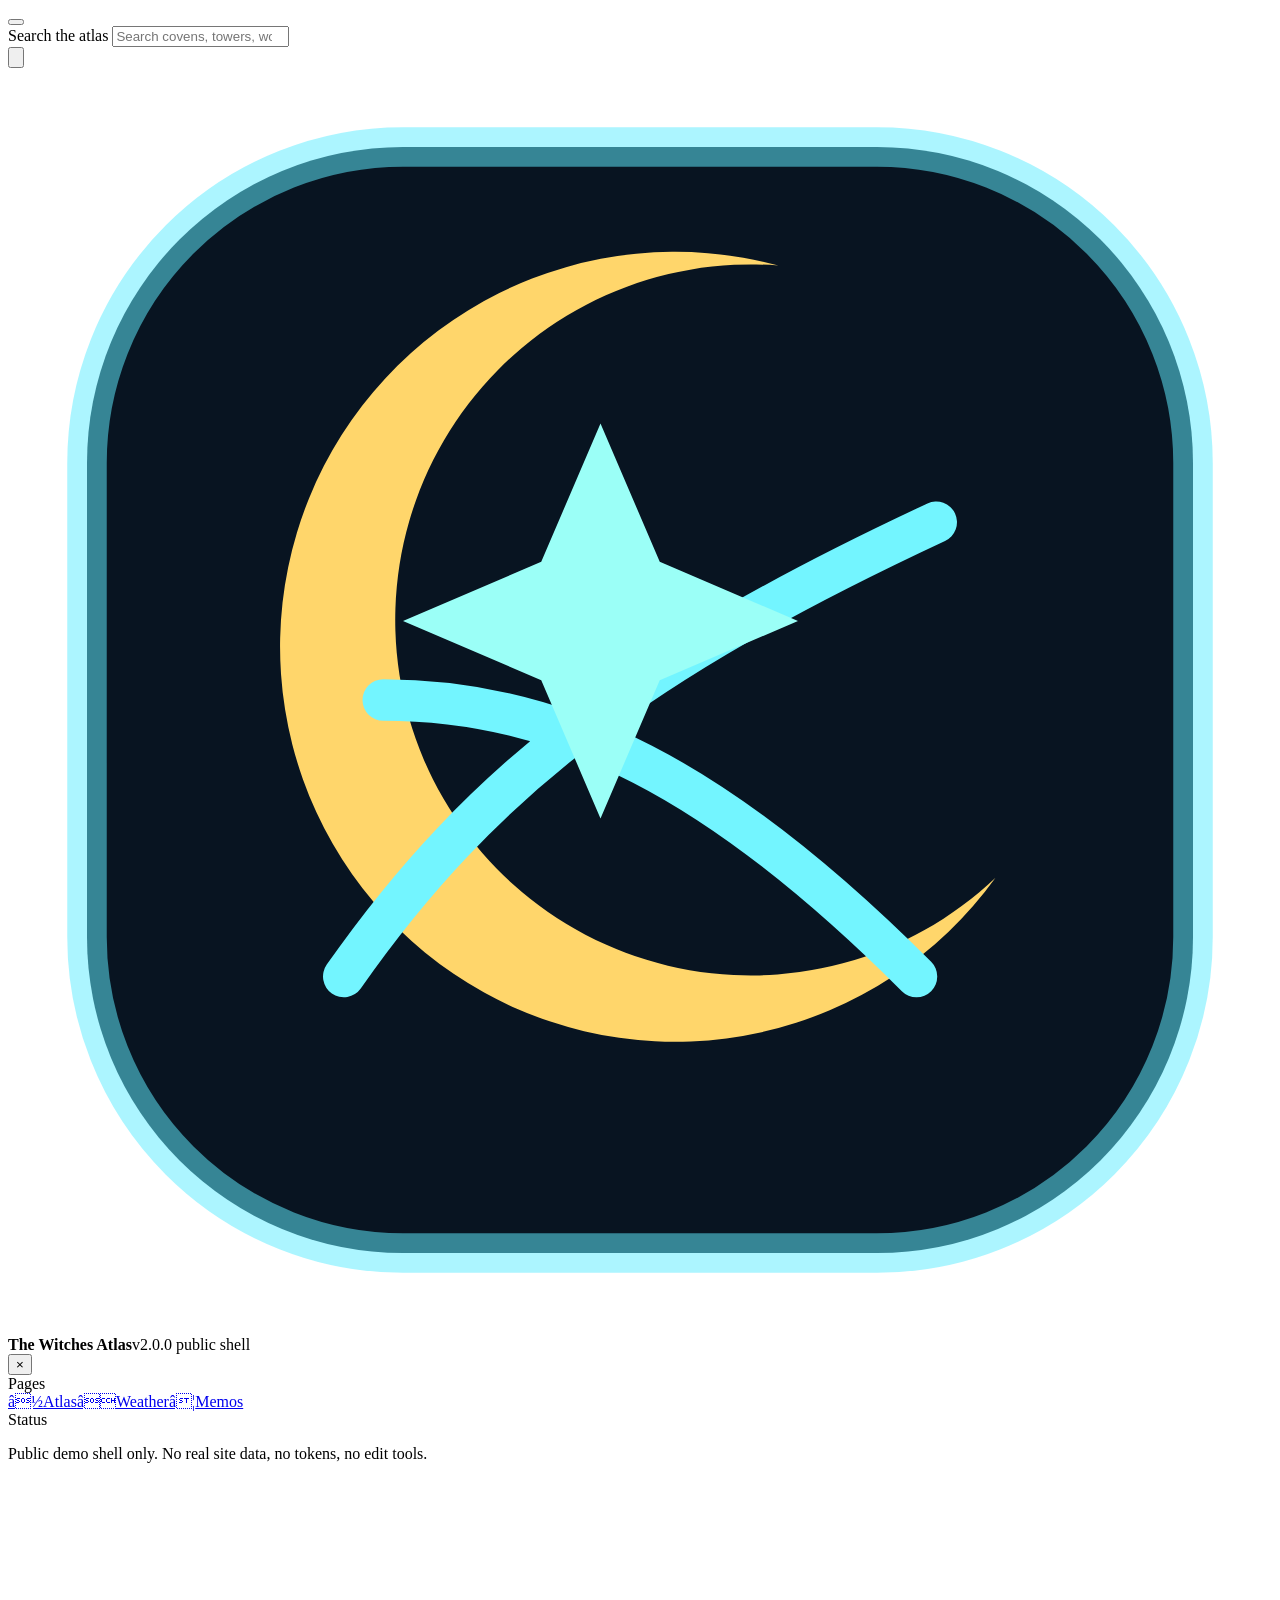
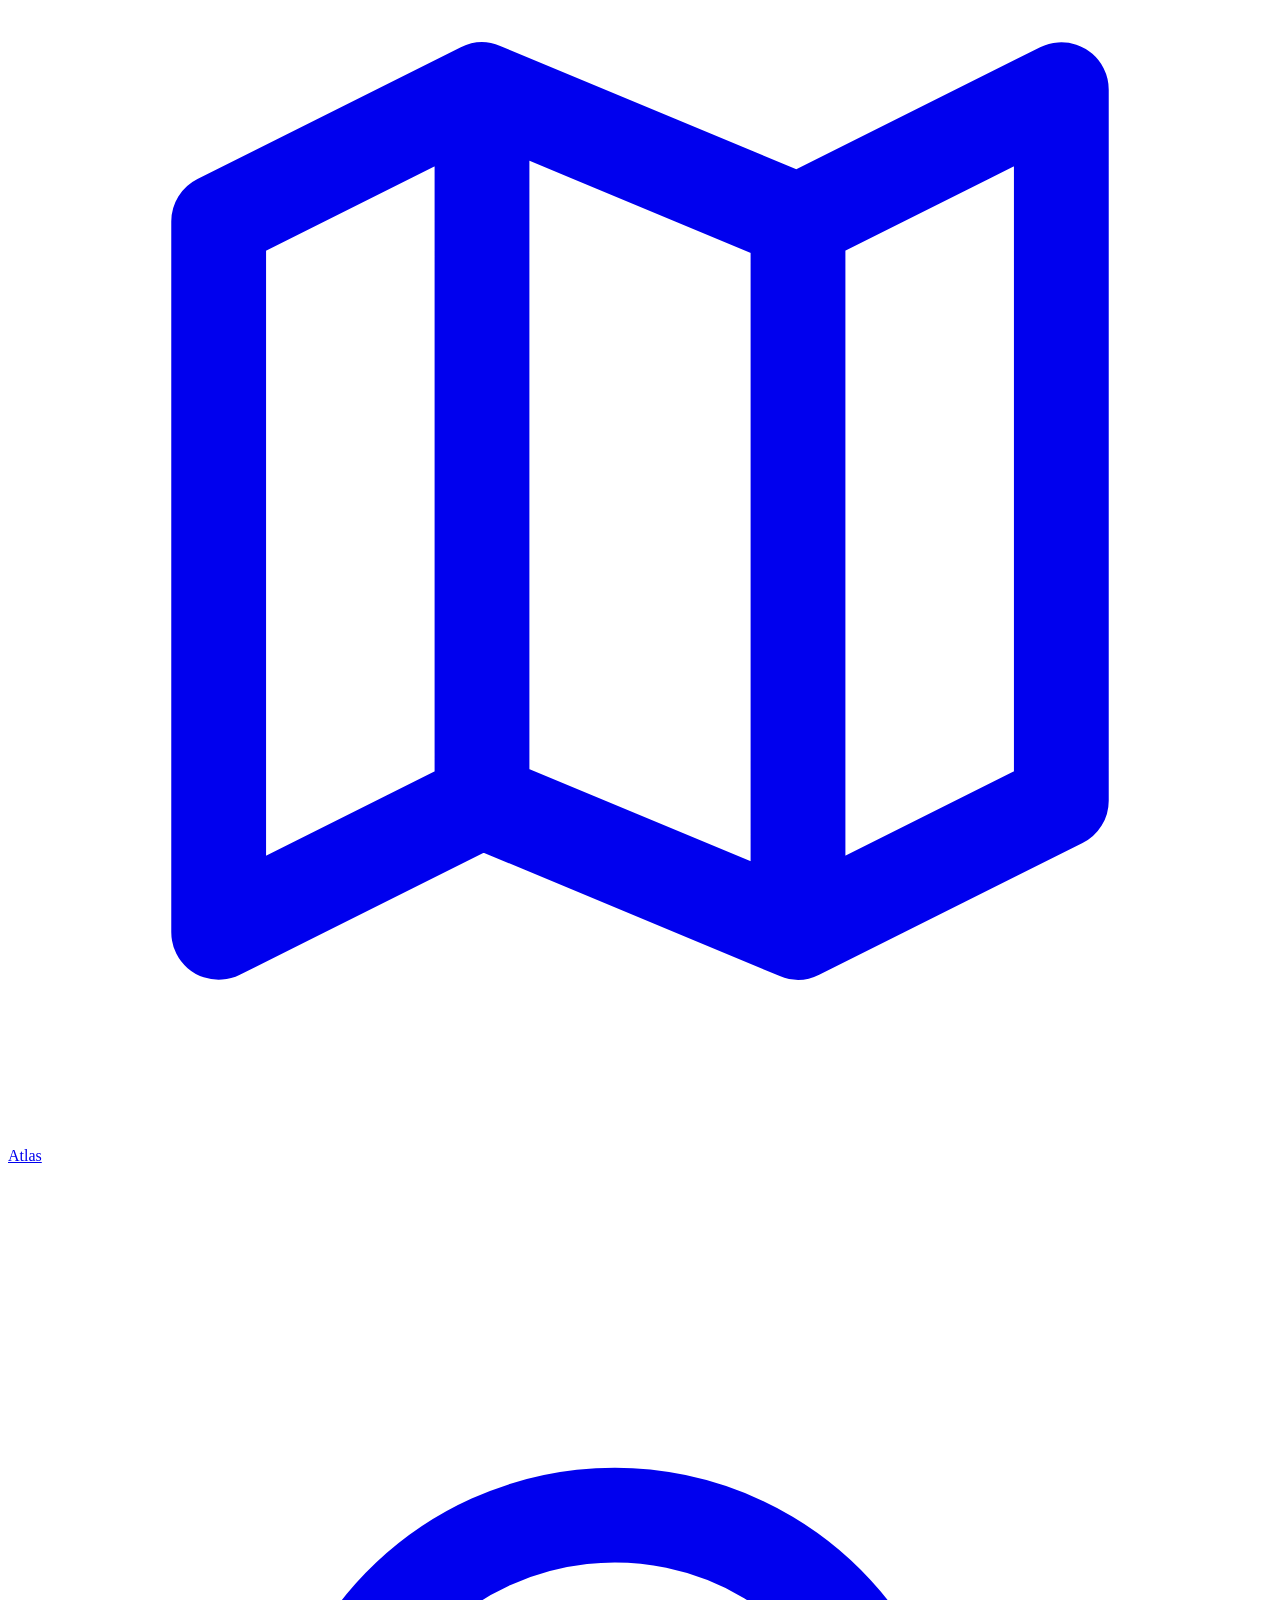
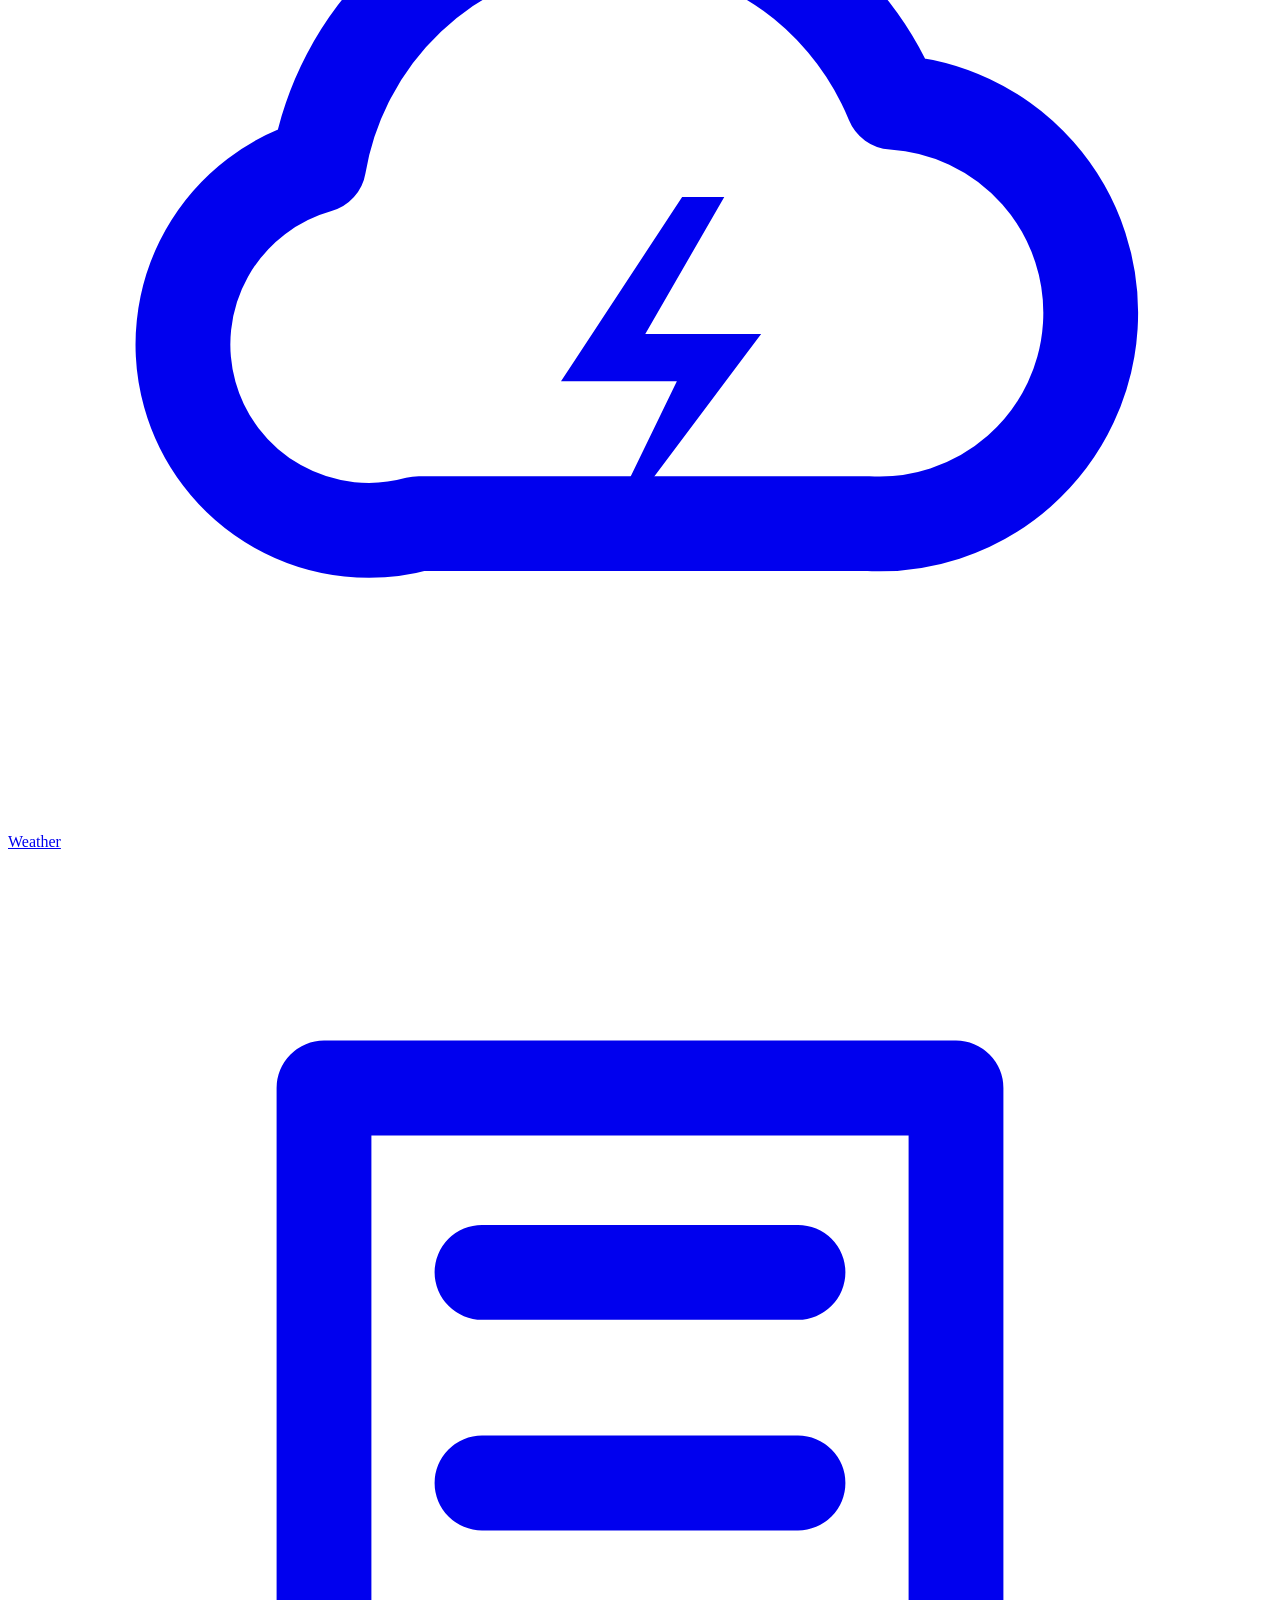
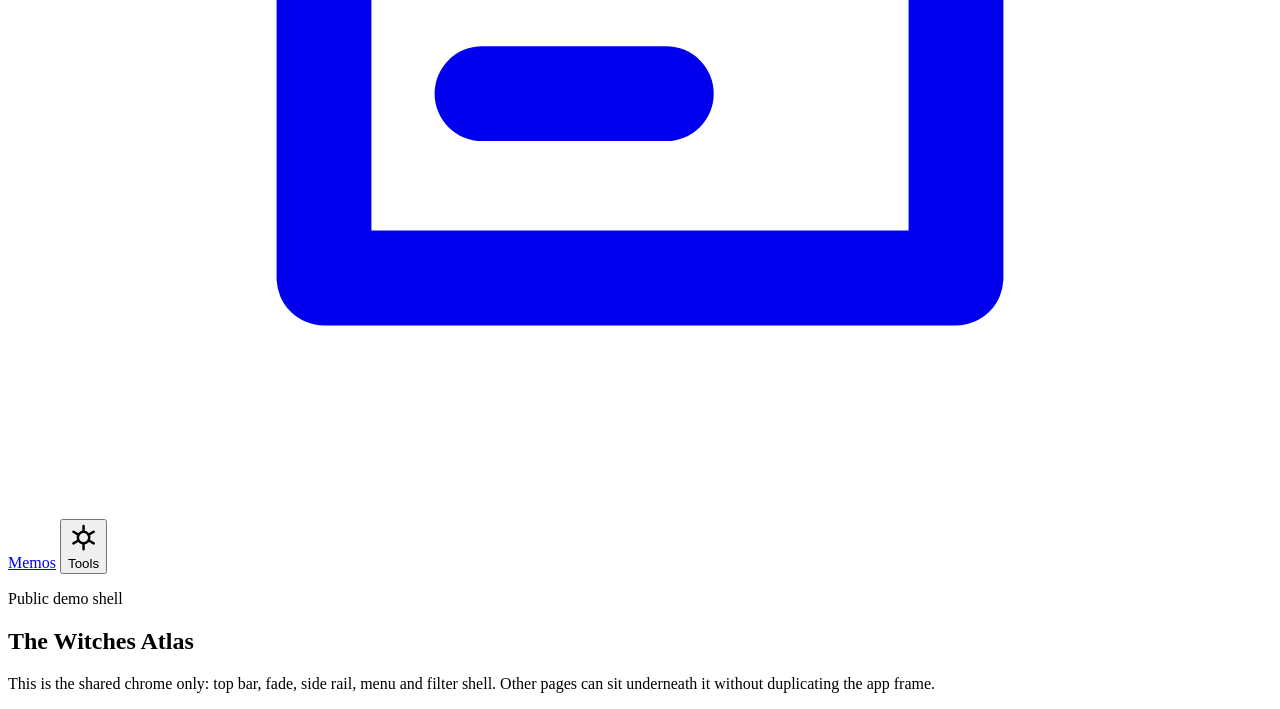
==== index.html @ 355b52dc "Create index.html" ====
<!doctype html>
<html lang="en">
<head>
  <meta charset="utf-8">
  <meta name="viewport" content="width=device-width, initial-scale=1, viewport-fit=cover">
  <meta name="theme-color" content="#07111f">
  <title>The Witches Atlas v2.0.0</title>
  <link rel="stylesheet" href="./shell.css?v=2.0.0">
</head>
<body>
  <div class="top-bar-fade" aria-hidden="true"></div>

  <header class="top-bar" aria-label="App header">
    <button id="menuButton" class="menu-button" type="button" aria-label="Open menu" aria-expanded="false" aria-controls="sideMenu"><span></span><span></span><span></span></button>
    <div class="search-wrap">
      <label class="sr-only" for="siteSearchInput">Search the atlas</label>
      <input id="siteSearchInput" class="site-search-input" type="search" placeholder="Search covens, towers, woods..." autocomplete="off">
    </div>
    <button id="filterButton" class="top-button filter-button" type="button" aria-label="Open filters" aria-expanded="false" aria-controls="filterMenu">
      <svg viewBox="0 0 24 24" aria-hidden="true"><path d="M4 6h16l-6.2 7.1v4.4l-3.6 1.8v-6.2L4 6Z" fill="none" stroke="currentColor" stroke-width="2" stroke-linejoin="round"/></svg>
    </button>
  </header>

  <aside id="sideMenu" class="side-menu" aria-hidden="true">
    <div class="menu-header">
      <div class="menu-brand">
        <div class="menu-logo" aria-hidden="true">
          <svg viewBox="0 0 64 64"><rect x="4" y="4" width="56" height="56" rx="16" fill="#081421" stroke="#60ebff" stroke-opacity=".52" stroke-width="2"/><path d="M39 10a18 18 0 1 0 11 31A20 20 0 1 1 39 10Z" fill="#ffd66b"/><path d="M17 46c7-10 15-16 30-23M19 32c9 0 17 4 27 14" fill="none" stroke="#73f5ff" stroke-width="2.1" stroke-linecap="round"/><path d="M30 18 33 25 40 28 33 31 30 38 27 31 20 28 27 25Z" fill="#9bfff7"/></svg>
        </div>
        <div class="menu-brand-text"><strong>The Witches Atlas</strong><span>v2.0.0 public shell</span></div>
      </div>
      <button id="menuCloseButton" class="menu-close-button" type="button" aria-label="Close menu">&times;</button>
    </div>
    <section class="menu-section"><div class="menu-section-title">Pages</div><a class="menu-list-item active" href="./index.html"><span class="menu-item-icon">â½</span><span>Atlas</span></a><a class="menu-list-item" href="./weather.html"><span class="menu-item-icon">â</span><span>Weather</span></a><a class="menu-list-item" href="./memos.html"><span class="menu-item-icon">â¦</span><span>Memos</span></a></section>
    <section class="menu-section"><div class="menu-section-title">Status</div><p class="menu-note">Public demo shell only. No real site data, no tokens, no edit tools.</p></section>
  </aside>
  <div id="menuOverlay" class="menu-overlay" hidden></div>

  <nav class="side-rail" aria-label="Primary navigation">
    <a class="rail-button active" href="./index.html" aria-label="Atlas"><svg class="rail-icon" viewBox="0 0 24 24" aria-hidden="true"><path d="M4 6.5 9 4l6 2.5L20 4v13.5L15 20l-6-2.5L4 20V6.5Zm5-1.3v12.2m6-10.9v12.3" fill="none" stroke="currentColor" stroke-width="1.8" stroke-linecap="round" stroke-linejoin="round"/></svg><span class="rail-label">Atlas</span></a>
    <a class="rail-button" href="./weather.html" aria-label="Weather"><svg class="rail-icon" viewBox="0 0 24 24" aria-hidden="true"><path d="M7.8 18.2h8.5a4 4 0 0 0 .5-8 5.7 5.7 0 0 0-10.9 1.2 3.5 3.5 0 0 0 1.9 6.8Z" fill="none" stroke="currentColor" stroke-width="1.8" stroke-linecap="round" stroke-linejoin="round"/><path d="m12.8 12-2.3 3.5h2.2L11 19l3.3-4.4h-2.2L13.6 12Z" fill="currentColor"/></svg><span class="rail-label">Weather</span></a>
    <a class="rail-button" href="./memos.html" aria-label="Memos"><svg class="rail-icon" viewBox="0 0 24 24" aria-hidden="true"><path d="M6 4.5h12v15H6z" fill="none" stroke="currentColor" stroke-width="1.8" stroke-linejoin="round"/><path d="M9 8h6M9 12h6M9 16h3.5" fill="none" stroke="currentColor" stroke-width="1.8" stroke-linecap="round"/></svg><span class="rail-label">Memos</span></a>
    <button id="toolsButton" class="rail-button" type="button" aria-label="Tools" aria-expanded="false" aria-controls="railToolsMenu"><svg class="rail-icon" viewBox="0 0 24 24" aria-hidden="true"><path d="M12 3v4M12 17v4M4.2 7.5l3.4 2M16.4 14.5l3.4 2M4.2 16.5l3.4-2M16.4 9.5l3.4-2" fill="none" stroke="currentColor" stroke-width="1.9" stroke-linecap="round"/><circle cx="12" cy="12" r="4.4" fill="none" stroke="currentColor" stroke-width="1.9"/></svg><span class="rail-label">Tools</span></button>
  </nav>
  <div id="railToolsMenu" class="rail-tools-menu" hidden><button class="rail-tool-button" type="button">Add charm</button><button class="rail-tool-button" type="button">Show all realms</button><button class="rail-tool-button" type="button">Reload atlas</button></div>
  <div id="filterMenu" class="top-filter-menu" hidden><div class="top-filter-header"><strong>Filters</strong><span>Demo realms only</span></div><button class="top-filter-action" type="button">Moonfall</button><button class="top-filter-action" type="button">Thornwick</button><button class="top-filter-action" type="button">Frostmere</button></div>

  <main class="page-stage"><section class="demo-card"><p class="eyebrow">Public demo shell</p><h1>The Witches Atlas</h1><p>This is the shared chrome only: top bar, fade, side rail, menu and filter shell. Other pages can sit underneath it without duplicating the app frame.</p></section></main>
  <script src="./shell.js?v=2.0.0" defer></script>
</body>
</html>
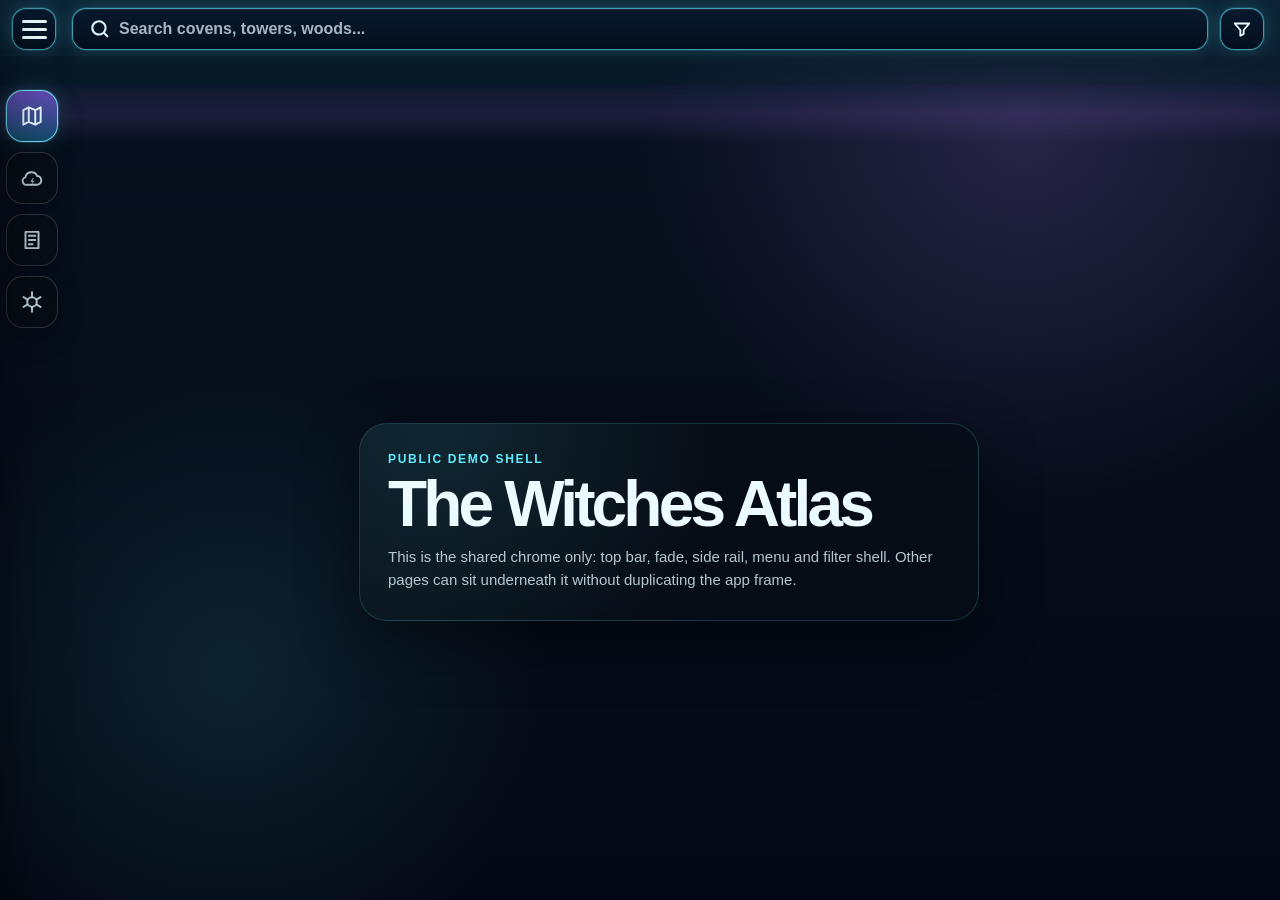
==== commit 024d0ea3: "Update index.html" ====
--- a/index.html
+++ b/index.html
@@ -4,8 +4,8 @@
   <meta charset="utf-8">
   <meta name="viewport" content="width=device-width, initial-scale=1, viewport-fit=cover">
   <meta name="theme-color" content="#07111f">
-  <title>The Witches Atlas v2.0.0</title>
-  <link rel="stylesheet" href="./shell.css?v=2.0.0">
+  <title>The Witches Atlas v1.0.0</title>
+  <link rel="stylesheet" href="./shell.css?v=1.0.0">
 </head>
 <body>
   <div class="top-bar-fade" aria-hidden="true"></div>
@@ -27,7 +27,7 @@
         <div class="menu-logo" aria-hidden="true">
           <svg viewBox="0 0 64 64"><rect x="4" y="4" width="56" height="56" rx="16" fill="#081421" stroke="#60ebff" stroke-opacity=".52" stroke-width="2"/><path d="M39 10a18 18 0 1 0 11 31A20 20 0 1 1 39 10Z" fill="#ffd66b"/><path d="M17 46c7-10 15-16 30-23M19 32c9 0 17 4 27 14" fill="none" stroke="#73f5ff" stroke-width="2.1" stroke-linecap="round"/><path d="M30 18 33 25 40 28 33 31 30 38 27 31 20 28 27 25Z" fill="#9bfff7"/></svg>
         </div>
-        <div class="menu-brand-text"><strong>The Witches Atlas</strong><span>v2.0.0 public shell</span></div>
+        <div class="menu-brand-text"><strong>The Witches Atlas</strong><span>v1.0.0 public shell</span></div>
       </div>
       <button id="menuCloseButton" class="menu-close-button" type="button" aria-label="Close menu">&times;</button>
     </div>
@@ -46,6 +46,6 @@
   <div id="filterMenu" class="top-filter-menu" hidden><div class="top-filter-header"><strong>Filters</strong><span>Demo realms only</span></div><button class="top-filter-action" type="button">Moonfall</button><button class="top-filter-action" type="button">Thornwick</button><button class="top-filter-action" type="button">Frostmere</button></div>
 
   <main class="page-stage"><section class="demo-card"><p class="eyebrow">Public demo shell</p><h1>The Witches Atlas</h1><p>This is the shared chrome only: top bar, fade, side rail, menu and filter shell. Other pages can sit underneath it without duplicating the app frame.</p></section></main>
-  <script src="./shell.js?v=2.0.0" defer></script>
+  <script src="./shell.js?v=1.0.0" defer></script>
 </body>
 </html>
--- a/shell.css
+++ b/shell.css
@@ -0,0 +1,7 @@
+/* The Witches Atlas shell.css v1.0.0 - shared chrome only */
+:root{--safe-top:env(safe-area-inset-top,0px);--safe-bottom:env(safe-area-inset-bottom,0px);--top-bar-height:56px;--rail-width:58px;--bg:#030914;--bg-panel:rgba(8,13,22,.965);--text-main:#ecfbff;--text-muted:rgba(215,235,247,.72);--text-soft:rgba(215,235,247,.84);--accent:#60ebff;--border-soft:rgba(255,255,255,.12);--shadow-heavy:0 20px 60px rgba(0,0,0,.48);--control-border:rgba(96,235,255,.62);--control-bg-top:rgba(9,24,45,.94);--control-bg-bottom:rgba(4,14,28,.92);--control-glow:0 0 0 1px rgba(96,235,255,.12),0 0 18px rgba(96,235,255,.22),0 8px 20px rgba(0,0,0,.18);--top-fade-height:90px;--top-ribbon-height:30px}*{box-sizing:border-box}html,body{width:100%;min-height:100%;margin:0;background:var(--bg);color:var(--text-main);font-family:-apple-system,BlinkMacSystemFont,"SF Pro Display","SF Pro Text",Inter,Segoe UI,sans-serif}button,input{font:inherit}button,a{-webkit-tap-highlight-color:transparent}button{cursor:pointer}.sr-only{position:absolute!important;width:1px!important;height:1px!important;margin:-1px!important;padding:0!important;overflow:hidden!important;clip:rect(0 0 0 0)!important;clip-path:inset(50%)!important;border:0!important;white-space:nowrap!important}body{min-height:100dvh;overflow-x:hidden;background:radial-gradient(circle at 80% 14%,rgba(185,134,255,.18),transparent 24rem),radial-gradient(circle at 18% 75%,rgba(96,235,255,.10),transparent 20rem),linear-gradient(180deg,#07111f 0%,#030914 100%)}
+.top-bar{position:fixed;z-index:5000;top:0;left:0;right:0;height:calc(var(--top-bar-height) + var(--safe-top));display:grid;grid-template-columns:48px minmax(0,1fr) 48px;align-items:center;gap:12px;padding:calc(8px + var(--safe-top)) 12px 8px;background:linear-gradient(180deg,rgba(11,35,53,1) 0%,rgba(11,35,53,1) 54%,rgba(11,35,53,.70) 100%);border-bottom:0;box-shadow:0 10px 26px rgba(0,0,0,.16);backdrop-filter:blur(14px);-webkit-backdrop-filter:blur(14px)}.top-bar-fade{position:fixed;z-index:300;top:calc(var(--top-bar-height) + var(--safe-top) - 2px);left:0;right:0;height:var(--top-fade-height);pointer-events:none;overflow:hidden}.top-bar-fade:before,.top-bar-fade:after{content:"";position:absolute;left:0;right:0;pointer-events:none}.top-bar-fade:before{top:0;height:var(--top-ribbon-height);background:linear-gradient(180deg,rgba(11,35,53,.70),rgba(11,35,53,.46));box-shadow:inset 0 1px 0 rgba(255,255,255,.08),0 16px 28px rgba(116,82,174,.08);backdrop-filter:blur(1.5px);-webkit-backdrop-filter:blur(1.5px)}.top-bar-fade:after{top:var(--top-ribbon-height);bottom:0;background:linear-gradient(180deg,rgba(11,35,53,.42) 0%,rgba(116,82,174,.20) 52%,rgba(7,11,18,0) 100%)}
+.menu-button,.site-search-input,.top-button{height:42px;min-height:42px;border:1px solid var(--control-border);border-radius:14px;color:var(--text-main);background:linear-gradient(180deg,var(--control-bg-top),var(--control-bg-bottom));box-shadow:inset 0 1px 0 rgba(255,255,255,.08),var(--control-glow);backdrop-filter:blur(10px);-webkit-backdrop-filter:blur(10px)}.menu-button,.top-button{width:44px;min-width:44px;display:grid;place-items:center;padding:0}.menu-button{display:inline-flex;flex-direction:column;justify-content:center;gap:5px}.menu-button span{width:25px;height:3px;border-radius:999px;background:currentColor}.top-button svg{width:22px;height:22px;display:block}.search-wrap{min-width:0}.site-search-input{width:100%;padding:0 16px 0 46px;outline:0;-webkit-appearance:none;appearance:none;background-image:url("data:image/svg+xml,%3Csvg viewBox='0 0 24 24' xmlns='http://www.w3.org/2000/svg'%3E%3Cpath d='M10.8 18a7.2 7.2 0 1 1 5.09-12.29A7.2 7.2 0 0 1 10.8 18Zm5.1-2.1 4.1 4.1' fill='none' stroke='%23d9f6ff' stroke-width='2.2' stroke-linecap='round'/%3E%3C/svg%3E"),linear-gradient(180deg,var(--control-bg-top),var(--control-bg-bottom));background-repeat:no-repeat,no-repeat;background-size:22px 22px,100% 100%;background-position:16px center,center;font-size:16px;font-weight:650}.site-search-input::placeholder{color:rgba(215,235,247,.76);opacity:1}
+.menu-overlay{position:fixed;z-index:6990;inset:0;background:rgba(0,0,0,.42)}.menu-overlay[hidden]{display:none}.side-menu{position:fixed;z-index:7000;top:0;left:0;bottom:0;width:min(340px,88vw);display:flex;flex-direction:column;gap:14px;overflow:auto;transform:translateX(-100%);transition:transform .22s ease;border-right:1px solid var(--border-soft);background:var(--bg-panel);box-shadow:var(--shadow-heavy);padding:calc(14px + var(--safe-top)) 14px calc(18px + var(--safe-bottom));backdrop-filter:blur(20px);-webkit-backdrop-filter:blur(20px)}.side-menu.is-open{transform:translateX(0)}.menu-header,.menu-brand{display:flex;align-items:center}.menu-header{justify-content:space-between;gap:12px}.menu-brand{gap:12px;min-width:0}.menu-logo{width:48px;height:48px;flex:0 0 48px}.menu-logo svg{width:100%;height:100%;display:block}.menu-brand-text{display:grid;gap:2px;min-width:0}.menu-brand-text strong{font-size:18px;font-weight:900;letter-spacing:-.02em}.menu-brand-text span,.menu-note{color:var(--text-muted);font-size:12px;font-weight:700}.menu-close-button{width:38px;height:38px;border:1px solid rgba(255,255,255,.12);border-radius:14px;color:var(--text-main);background:rgba(255,255,255,.06);font-size:24px}.menu-section{display:grid;gap:8px;border:1px solid rgba(255,255,255,.10);border-radius:18px;background:rgba(255,255,255,.04);padding:14px}.menu-section-title{color:var(--text-muted);font-size:12px;font-weight:900;letter-spacing:.14em;text-transform:uppercase}.menu-list-item{min-height:40px;display:flex;align-items:center;gap:10px;border:1px solid transparent;border-radius:14px;color:var(--text-main);background:rgba(255,255,255,.04);padding:8px 12px;text-align:left;font-weight:800;text-decoration:none}.menu-list-item.active,.menu-list-item:hover{border-color:rgba(96,235,255,.32);background:rgba(68,215,255,.12)}.menu-item-icon{width:20px;text-align:center;color:var(--accent)}.menu-note{margin:0;color:var(--text-soft);line-height:1.45}
+.side-rail{position:fixed;z-index:450;top:calc(var(--top-bar-height) + var(--safe-top) + 34px);left:0;bottom:0;width:var(--rail-width);display:flex;flex-direction:column;gap:10px;padding:0 6px calc(10px + var(--safe-bottom));pointer-events:none}.rail-button{position:relative;width:52px;height:52px;display:grid;place-items:center;pointer-events:auto;border:1px solid rgba(255,255,255,.16);border-radius:17px;color:var(--text-soft);background:rgba(8,13,22,.86);box-shadow:0 10px 26px rgba(0,0,0,.22);padding:0;text-decoration:none;backdrop-filter:blur(10px);-webkit-backdrop-filter:blur(10px)}.rail-button.active,.rail-button:hover,.rail-button[aria-expanded="true"]{border-color:rgba(120,239,255,.92);color:var(--text-main);background:linear-gradient(180deg,rgba(121,89,218,.78),rgba(18,88,120,.82));box-shadow:0 0 0 1px rgba(96,235,255,.16),0 0 20px rgba(96,235,255,.20),0 12px 28px rgba(0,0,0,.28)}.rail-icon{width:26px;height:26px;display:block}.rail-label{display:none}.rail-tools-menu{position:fixed;z-index:560;left:calc(var(--rail-width) + 12px);top:calc(var(--top-bar-height) + var(--safe-top) + 36px);width:min(220px,calc(100vw - var(--rail-width) - 16px));display:grid;gap:7px;border:1px solid rgba(96,235,255,.24);border-radius:18px;padding:8px;background:rgba(8,13,22,.97);box-shadow:var(--shadow-heavy);backdrop-filter:blur(18px);-webkit-backdrop-filter:blur(18px)}.rail-tools-menu[hidden]{display:none}.rail-tool-button,.top-filter-action{min-height:40px;border:1px solid rgba(255,255,255,.12);border-radius:14px;color:var(--text-main);background:rgba(255,255,255,.045);padding:9px 11px;text-align:left;font-size:12px;font-weight:850}.top-filter-menu{position:fixed;z-index:5200;top:calc(var(--top-bar-height) + var(--safe-top) + 34px);right:8px;width:min(252px,calc(100vw - 16px));display:grid;gap:8px;border:1px solid rgba(96,235,255,.24);border-radius:20px;color:var(--text-main);background:radial-gradient(circle at 100% 0%,rgba(185,134,255,.18),transparent 12rem),rgba(8,13,22,.97);box-shadow:var(--shadow-heavy);padding:10px;backdrop-filter:blur(18px);-webkit-backdrop-filter:blur(18px)}.top-filter-menu[hidden]{display:none}.top-filter-header{display:grid;gap:2px;padding:6px 4px 4px}.top-filter-header strong{font-size:13px;font-weight:900;letter-spacing:.06em;text-transform:uppercase}.top-filter-header span{color:var(--text-muted);font-size:12px;font-weight:650}
+.page-stage{min-height:100dvh;display:grid;place-items:center;padding:calc(var(--top-bar-height) + var(--safe-top) + 120px) 18px 32px calc(var(--rail-width) + 18px)}.demo-card{width:min(620px,100%);border:1px solid rgba(96,235,255,.18);border-radius:28px;background:radial-gradient(circle at 12% 0%,rgba(96,235,255,.12),transparent 18rem),rgba(8,13,22,.72);box-shadow:var(--shadow-heavy);padding:28px;backdrop-filter:blur(18px);-webkit-backdrop-filter:blur(18px)}.eyebrow{margin:0 0 8px;color:var(--accent);font-size:12px;font-weight:900;letter-spacing:.14em;text-transform:uppercase}.demo-card h1{margin:0 0 10px;font-size:clamp(34px,9vw,64px);line-height:.95;letter-spacing:-.06em}.demo-card p:last-child{margin:0;color:var(--text-soft);font-size:15px;line-height:1.55}@media (max-width:720px){.top-filter-menu{right:6px;width:min(238px,calc(100vw - 68px))}.demo-card{padding:22px}}
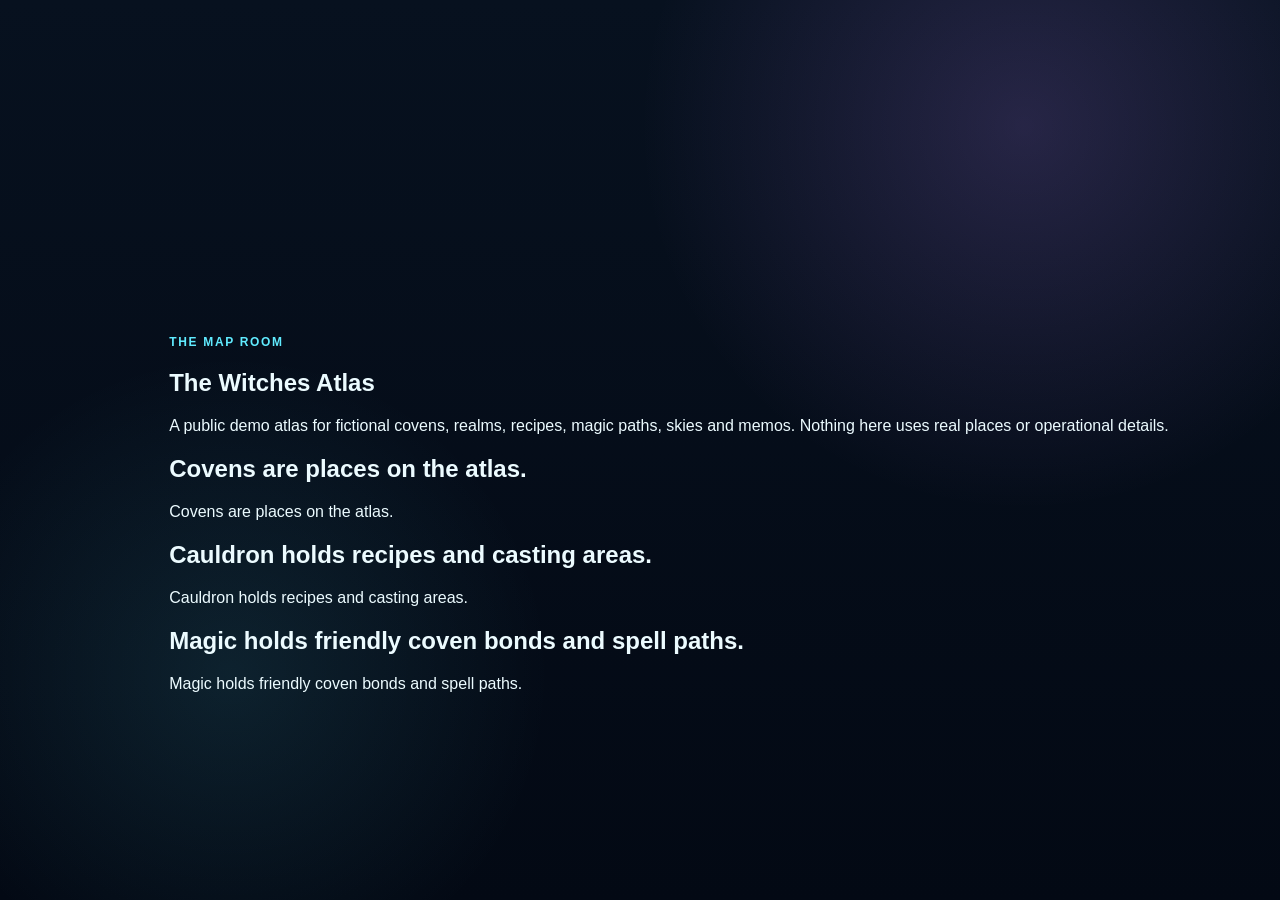
==== commit f5ae7942: "Update index.html" ====
--- a/index.html
+++ b/index.html
@@ -4,48 +4,26 @@
   <meta charset="utf-8">
   <meta name="viewport" content="width=device-width, initial-scale=1, viewport-fit=cover">
   <meta name="theme-color" content="#07111f">
-  <title>The Witches Atlas v1.0.0</title>
-  <link rel="stylesheet" href="./shell.css?v=1.0.0">
+  <title>The Witches Atlas | Atlas</title>
+  <link rel="stylesheet" href="./shell.css?v=1.1.0">
 </head>
-<body>
-  <div class="top-bar-fade" aria-hidden="true"></div>
+<body data-page="atlas">
+  <div id="appShell"></div>
 
-  <header class="top-bar" aria-label="App header">
-    <button id="menuButton" class="menu-button" type="button" aria-label="Open menu" aria-expanded="false" aria-controls="sideMenu"><span></span><span></span><span></span></button>
-    <div class="search-wrap">
-      <label class="sr-only" for="siteSearchInput">Search the atlas</label>
-      <input id="siteSearchInput" class="site-search-input" type="search" placeholder="Search covens, towers, woods..." autocomplete="off">
-    </div>
-    <button id="filterButton" class="top-button filter-button" type="button" aria-label="Open filters" aria-expanded="false" aria-controls="filterMenu">
-      <svg viewBox="0 0 24 24" aria-hidden="true"><path d="M4 6h16l-6.2 7.1v4.4l-3.6 1.8v-6.2L4 6Z" fill="none" stroke="currentColor" stroke-width="2" stroke-linejoin="round"/></svg>
-    </button>
-  </header>
+  <main class="page-stage">
+    <section class="card">
+      <p class="eyebrow">The map room</p>
+      <h1>The Witches Atlas</h1>
+      <p>A public demo atlas for fictional covens, realms, recipes, magic paths, skies and memos. Nothing here uses real places or operational details.</p>
 
-  <aside id="sideMenu" class="side-menu" aria-hidden="true">
-    <div class="menu-header">
-      <div class="menu-brand">
-        <div class="menu-logo" aria-hidden="true">
-          <svg viewBox="0 0 64 64"><rect x="4" y="4" width="56" height="56" rx="16" fill="#081421" stroke="#60ebff" stroke-opacity=".52" stroke-width="2"/><path d="M39 10a18 18 0 1 0 11 31A20 20 0 1 1 39 10Z" fill="#ffd66b"/><path d="M17 46c7-10 15-16 30-23M19 32c9 0 17 4 27 14" fill="none" stroke="#73f5ff" stroke-width="2.1" stroke-linecap="round"/><path d="M30 18 33 25 40 28 33 31 30 38 27 31 20 28 27 25Z" fill="#9bfff7"/></svg>
-        </div>
-        <div class="menu-brand-text"><strong>The Witches Atlas</strong><span>v1.0.0 public shell</span></div>
+      <div class="grid">
+        <article class="tile"><h2>Covens are places on the atlas.</h2><p>Covens are places on the atlas.</p></article>
+        <article class="tile"><h2>Cauldron holds recipes and casting areas.</h2><p>Cauldron holds recipes and casting areas.</p></article>
+        <article class="tile"><h2>Magic holds friendly coven bonds and spell paths.</h2><p>Magic holds friendly coven bonds and spell paths.</p></article>
       </div>
-      <button id="menuCloseButton" class="menu-close-button" type="button" aria-label="Close menu">&times;</button>
-    </div>
-    <section class="menu-section"><div class="menu-section-title">Pages</div><a class="menu-list-item active" href="./index.html"><span class="menu-item-icon">â½</span><span>Atlas</span></a><a class="menu-list-item" href="./weather.html"><span class="menu-item-icon">â</span><span>Weather</span></a><a class="menu-list-item" href="./memos.html"><span class="menu-item-icon">â¦</span><span>Memos</span></a></section>
-    <section class="menu-section"><div class="menu-section-title">Status</div><p class="menu-note">Public demo shell only. No real site data, no tokens, no edit tools.</p></section>
-  </aside>
-  <div id="menuOverlay" class="menu-overlay" hidden></div>
+    </section>
+  </main>
 
-  <nav class="side-rail" aria-label="Primary navigation">
-    <a class="rail-button active" href="./index.html" aria-label="Atlas"><svg class="rail-icon" viewBox="0 0 24 24" aria-hidden="true"><path d="M4 6.5 9 4l6 2.5L20 4v13.5L15 20l-6-2.5L4 20V6.5Zm5-1.3v12.2m6-10.9v12.3" fill="none" stroke="currentColor" stroke-width="1.8" stroke-linecap="round" stroke-linejoin="round"/></svg><span class="rail-label">Atlas</span></a>
-    <a class="rail-button" href="./weather.html" aria-label="Weather"><svg class="rail-icon" viewBox="0 0 24 24" aria-hidden="true"><path d="M7.8 18.2h8.5a4 4 0 0 0 .5-8 5.7 5.7 0 0 0-10.9 1.2 3.5 3.5 0 0 0 1.9 6.8Z" fill="none" stroke="currentColor" stroke-width="1.8" stroke-linecap="round" stroke-linejoin="round"/><path d="m12.8 12-2.3 3.5h2.2L11 19l3.3-4.4h-2.2L13.6 12Z" fill="currentColor"/></svg><span class="rail-label">Weather</span></a>
-    <a class="rail-button" href="./memos.html" aria-label="Memos"><svg class="rail-icon" viewBox="0 0 24 24" aria-hidden="true"><path d="M6 4.5h12v15H6z" fill="none" stroke="currentColor" stroke-width="1.8" stroke-linejoin="round"/><path d="M9 8h6M9 12h6M9 16h3.5" fill="none" stroke="currentColor" stroke-width="1.8" stroke-linecap="round"/></svg><span class="rail-label">Memos</span></a>
-    <button id="toolsButton" class="rail-button" type="button" aria-label="Tools" aria-expanded="false" aria-controls="railToolsMenu"><svg class="rail-icon" viewBox="0 0 24 24" aria-hidden="true"><path d="M12 3v4M12 17v4M4.2 7.5l3.4 2M16.4 14.5l3.4 2M4.2 16.5l3.4-2M16.4 9.5l3.4-2" fill="none" stroke="currentColor" stroke-width="1.9" stroke-linecap="round"/><circle cx="12" cy="12" r="4.4" fill="none" stroke="currentColor" stroke-width="1.9"/></svg><span class="rail-label">Tools</span></button>
-  </nav>
-  <div id="railToolsMenu" class="rail-tools-menu" hidden><button class="rail-tool-button" type="button">Add charm</button><button class="rail-tool-button" type="button">Show all realms</button><button class="rail-tool-button" type="button">Reload atlas</button></div>
-  <div id="filterMenu" class="top-filter-menu" hidden><div class="top-filter-header"><strong>Filters</strong><span>Demo realms only</span></div><button class="top-filter-action" type="button">Moonfall</button><button class="top-filter-action" type="button">Thornwick</button><button class="top-filter-action" type="button">Frostmere</button></div>
-
-  <main class="page-stage"><section class="demo-card"><p class="eyebrow">Public demo shell</p><h1>The Witches Atlas</h1><p>This is the shared chrome only: top bar, fade, side rail, menu and filter shell. Other pages can sit underneath it without duplicating the app frame.</p></section></main>
-  <script src="./shell.js?v=1.0.0" defer></script>
+  <script src="./shell.js?v=1.1.0" defer></script>
 </body>
 </html>
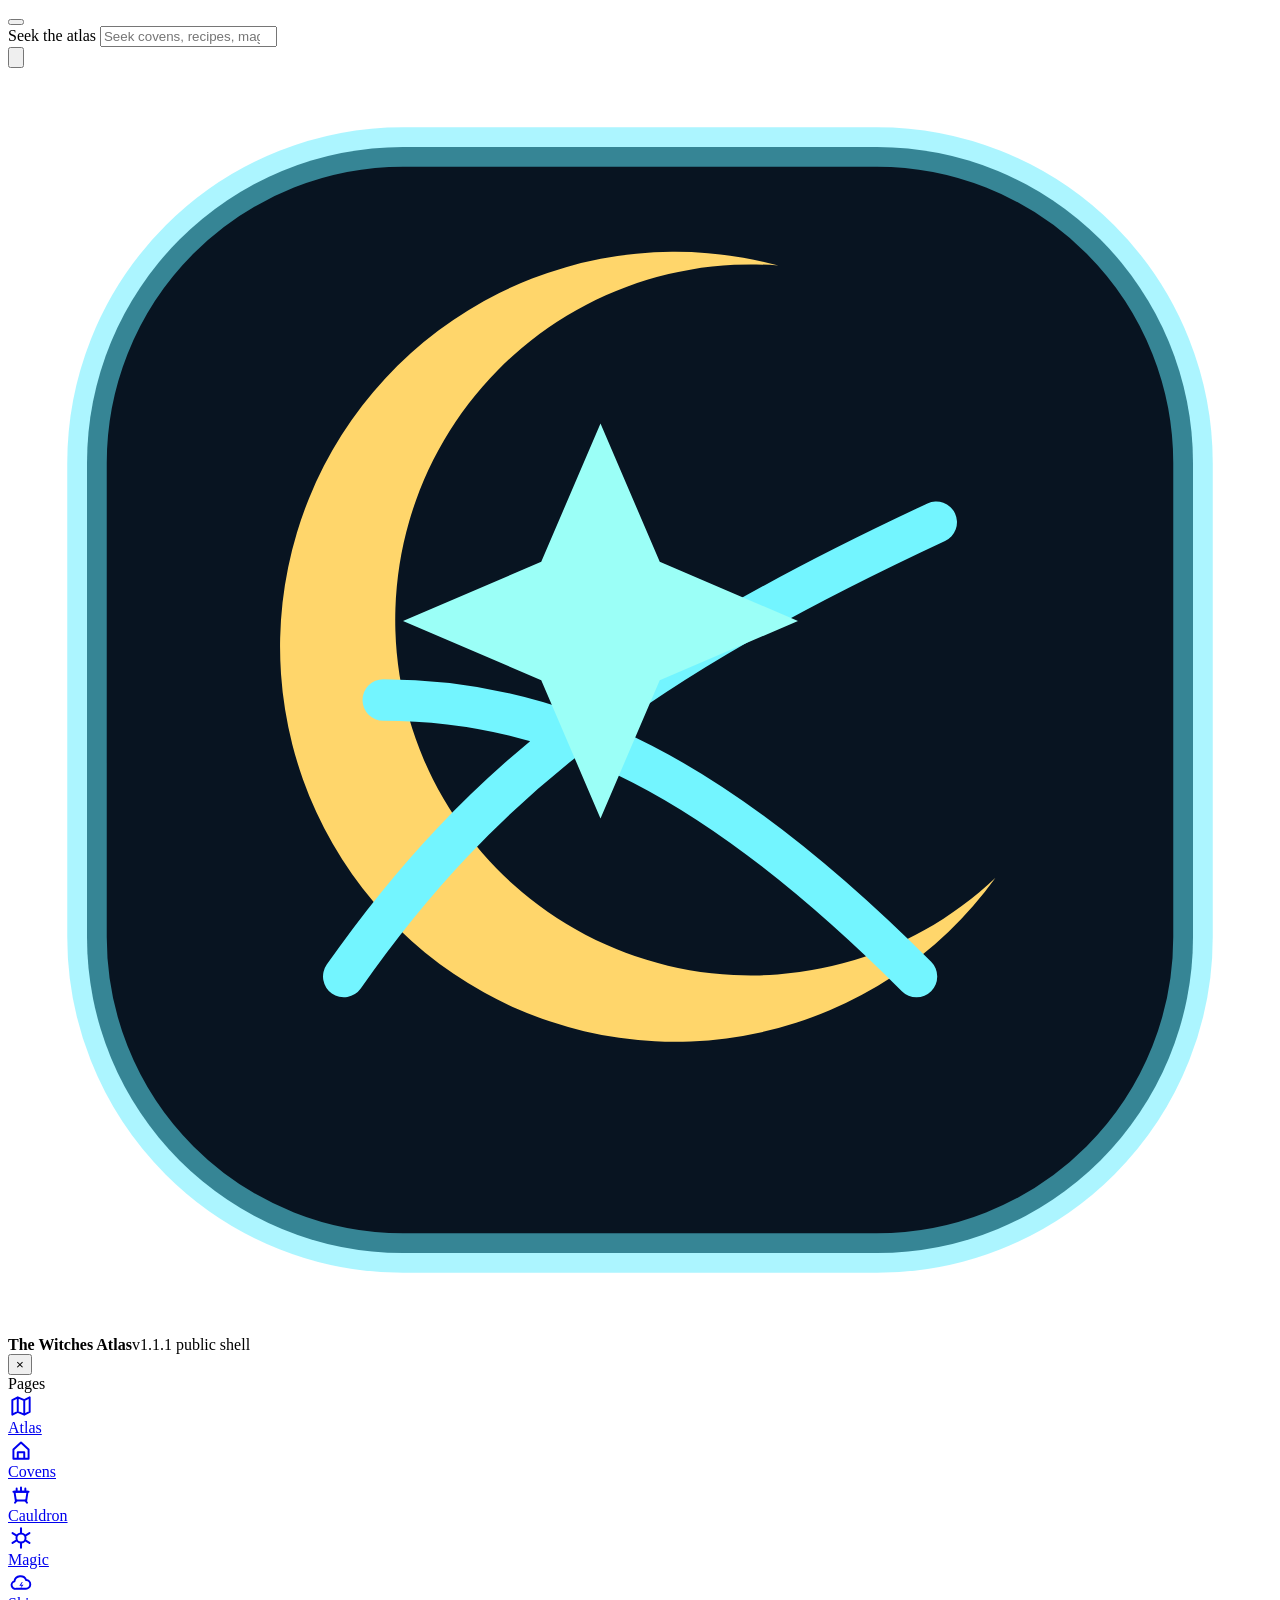
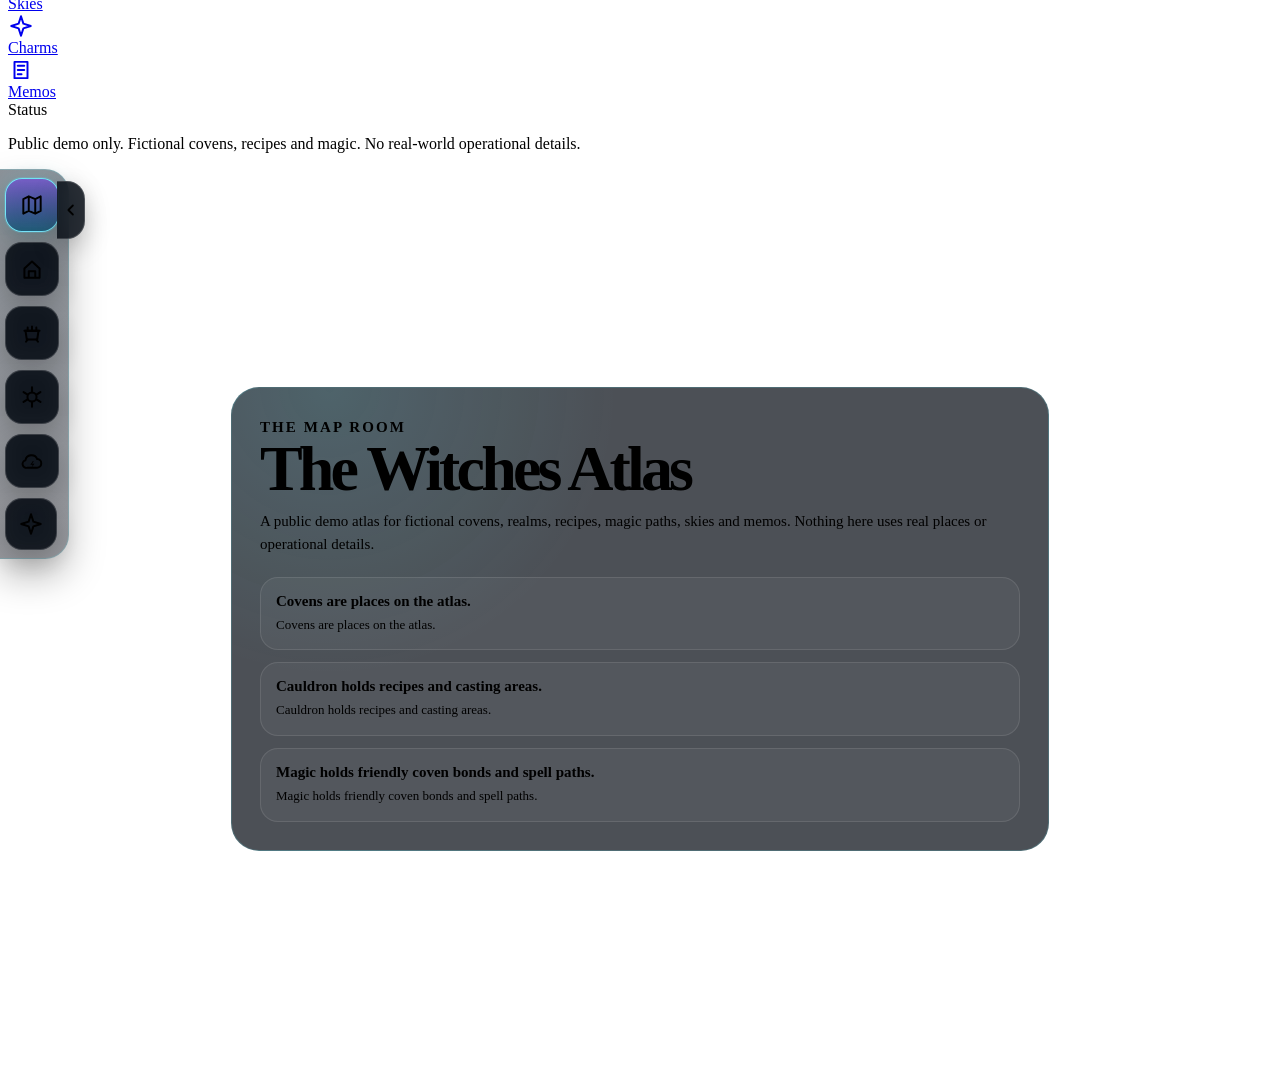
==== commit 295c2781: "Update index.html" ====
--- a/index.html
+++ b/index.html
@@ -2,10 +2,11 @@
 <html lang="en">
 <head>
   <meta charset="utf-8">
+  <meta http-equiv="content-type" content="text/html; charset=utf-8">
   <meta name="viewport" content="width=device-width, initial-scale=1, viewport-fit=cover">
   <meta name="theme-color" content="#07111f">
   <title>The Witches Atlas | Atlas</title>
-  <link rel="stylesheet" href="./shell.css?v=1.1.0">
+  <link rel="stylesheet" href="./shell.css?v=1.1.1">
 </head>
 <body data-page="atlas">
   <div id="appShell"></div>
@@ -24,6 +25,6 @@
     </section>
   </main>
 
-  <script src="./shell.js?v=1.1.0" defer></script>
+  <script src="./shell.js?v=1.1.1" defer></script>
 </body>
 </html>
--- a/shell.css
+++ b/shell.css
@@ -1,7 +1,570 @@
-/* The Witches Atlas shell.css v1.0.0 - shared chrome only */
-:root{--safe-top:env(safe-area-inset-top,0px);--safe-bottom:env(safe-area-inset-bottom,0px);--top-bar-height:56px;--rail-width:58px;--bg:#030914;--bg-panel:rgba(8,13,22,.965);--text-main:#ecfbff;--text-muted:rgba(215,235,247,.72);--text-soft:rgba(215,235,247,.84);--accent:#60ebff;--border-soft:rgba(255,255,255,.12);--shadow-heavy:0 20px 60px rgba(0,0,0,.48);--control-border:rgba(96,235,255,.62);--control-bg-top:rgba(9,24,45,.94);--control-bg-bottom:rgba(4,14,28,.92);--control-glow:0 0 0 1px rgba(96,235,255,.12),0 0 18px rgba(96,235,255,.22),0 8px 20px rgba(0,0,0,.18);--top-fade-height:90px;--top-ribbon-height:30px}*{box-sizing:border-box}html,body{width:100%;min-height:100%;margin:0;background:var(--bg);color:var(--text-main);font-family:-apple-system,BlinkMacSystemFont,"SF Pro Display","SF Pro Text",Inter,Segoe UI,sans-serif}button,input{font:inherit}button,a{-webkit-tap-highlight-color:transparent}button{cursor:pointer}.sr-only{position:absolute!important;width:1px!important;height:1px!important;margin:-1px!important;padding:0!important;overflow:hidden!important;clip:rect(0 0 0 0)!important;clip-path:inset(50%)!important;border:0!important;white-space:nowrap!important}body{min-height:100dvh;overflow-x:hidden;background:radial-gradient(circle at 80% 14%,rgba(185,134,255,.18),transparent 24rem),radial-gradient(circle at 18% 75%,rgba(96,235,255,.10),transparent 20rem),linear-gradient(180deg,#07111f 0%,#030914 100%)}
-.top-bar{position:fixed;z-index:5000;top:0;left:0;right:0;height:calc(var(--top-bar-height) + var(--safe-top));display:grid;grid-template-columns:48px minmax(0,1fr) 48px;align-items:center;gap:12px;padding:calc(8px + var(--safe-top)) 12px 8px;background:linear-gradient(180deg,rgba(11,35,53,1) 0%,rgba(11,35,53,1) 54%,rgba(11,35,53,.70) 100%);border-bottom:0;box-shadow:0 10px 26px rgba(0,0,0,.16);backdrop-filter:blur(14px);-webkit-backdrop-filter:blur(14px)}.top-bar-fade{position:fixed;z-index:300;top:calc(var(--top-bar-height) + var(--safe-top) - 2px);left:0;right:0;height:var(--top-fade-height);pointer-events:none;overflow:hidden}.top-bar-fade:before,.top-bar-fade:after{content:"";position:absolute;left:0;right:0;pointer-events:none}.top-bar-fade:before{top:0;height:var(--top-ribbon-height);background:linear-gradient(180deg,rgba(11,35,53,.70),rgba(11,35,53,.46));box-shadow:inset 0 1px 0 rgba(255,255,255,.08),0 16px 28px rgba(116,82,174,.08);backdrop-filter:blur(1.5px);-webkit-backdrop-filter:blur(1.5px)}.top-bar-fade:after{top:var(--top-ribbon-height);bottom:0;background:linear-gradient(180deg,rgba(11,35,53,.42) 0%,rgba(116,82,174,.20) 52%,rgba(7,11,18,0) 100%)}
-.menu-button,.site-search-input,.top-button{height:42px;min-height:42px;border:1px solid var(--control-border);border-radius:14px;color:var(--text-main);background:linear-gradient(180deg,var(--control-bg-top),var(--control-bg-bottom));box-shadow:inset 0 1px 0 rgba(255,255,255,.08),var(--control-glow);backdrop-filter:blur(10px);-webkit-backdrop-filter:blur(10px)}.menu-button,.top-button{width:44px;min-width:44px;display:grid;place-items:center;padding:0}.menu-button{display:inline-flex;flex-direction:column;justify-content:center;gap:5px}.menu-button span{width:25px;height:3px;border-radius:999px;background:currentColor}.top-button svg{width:22px;height:22px;display:block}.search-wrap{min-width:0}.site-search-input{width:100%;padding:0 16px 0 46px;outline:0;-webkit-appearance:none;appearance:none;background-image:url("data:image/svg+xml,%3Csvg viewBox='0 0 24 24' xmlns='http://www.w3.org/2000/svg'%3E%3Cpath d='M10.8 18a7.2 7.2 0 1 1 5.09-12.29A7.2 7.2 0 0 1 10.8 18Zm5.1-2.1 4.1 4.1' fill='none' stroke='%23d9f6ff' stroke-width='2.2' stroke-linecap='round'/%3E%3C/svg%3E"),linear-gradient(180deg,var(--control-bg-top),var(--control-bg-bottom));background-repeat:no-repeat,no-repeat;background-size:22px 22px,100% 100%;background-position:16px center,center;font-size:16px;font-weight:650}.site-search-input::placeholder{color:rgba(215,235,247,.76);opacity:1}
-.menu-overlay{position:fixed;z-index:6990;inset:0;background:rgba(0,0,0,.42)}.menu-overlay[hidden]{display:none}.side-menu{position:fixed;z-index:7000;top:0;left:0;bottom:0;width:min(340px,88vw);display:flex;flex-direction:column;gap:14px;overflow:auto;transform:translateX(-100%);transition:transform .22s ease;border-right:1px solid var(--border-soft);background:var(--bg-panel);box-shadow:var(--shadow-heavy);padding:calc(14px + var(--safe-top)) 14px calc(18px + var(--safe-bottom));backdrop-filter:blur(20px);-webkit-backdrop-filter:blur(20px)}.side-menu.is-open{transform:translateX(0)}.menu-header,.menu-brand{display:flex;align-items:center}.menu-header{justify-content:space-between;gap:12px}.menu-brand{gap:12px;min-width:0}.menu-logo{width:48px;height:48px;flex:0 0 48px}.menu-logo svg{width:100%;height:100%;display:block}.menu-brand-text{display:grid;gap:2px;min-width:0}.menu-brand-text strong{font-size:18px;font-weight:900;letter-spacing:-.02em}.menu-brand-text span,.menu-note{color:var(--text-muted);font-size:12px;font-weight:700}.menu-close-button{width:38px;height:38px;border:1px solid rgba(255,255,255,.12);border-radius:14px;color:var(--text-main);background:rgba(255,255,255,.06);font-size:24px}.menu-section{display:grid;gap:8px;border:1px solid rgba(255,255,255,.10);border-radius:18px;background:rgba(255,255,255,.04);padding:14px}.menu-section-title{color:var(--text-muted);font-size:12px;font-weight:900;letter-spacing:.14em;text-transform:uppercase}.menu-list-item{min-height:40px;display:flex;align-items:center;gap:10px;border:1px solid transparent;border-radius:14px;color:var(--text-main);background:rgba(255,255,255,.04);padding:8px 12px;text-align:left;font-weight:800;text-decoration:none}.menu-list-item.active,.menu-list-item:hover{border-color:rgba(96,235,255,.32);background:rgba(68,215,255,.12)}.menu-item-icon{width:20px;text-align:center;color:var(--accent)}.menu-note{margin:0;color:var(--text-soft);line-height:1.45}
-.side-rail{position:fixed;z-index:450;top:calc(var(--top-bar-height) + var(--safe-top) + 34px);left:0;bottom:0;width:var(--rail-width);display:flex;flex-direction:column;gap:10px;padding:0 6px calc(10px + var(--safe-bottom));pointer-events:none}.rail-button{position:relative;width:52px;height:52px;display:grid;place-items:center;pointer-events:auto;border:1px solid rgba(255,255,255,.16);border-radius:17px;color:var(--text-soft);background:rgba(8,13,22,.86);box-shadow:0 10px 26px rgba(0,0,0,.22);padding:0;text-decoration:none;backdrop-filter:blur(10px);-webkit-backdrop-filter:blur(10px)}.rail-button.active,.rail-button:hover,.rail-button[aria-expanded="true"]{border-color:rgba(120,239,255,.92);color:var(--text-main);background:linear-gradient(180deg,rgba(121,89,218,.78),rgba(18,88,120,.82));box-shadow:0 0 0 1px rgba(96,235,255,.16),0 0 20px rgba(96,235,255,.20),0 12px 28px rgba(0,0,0,.28)}.rail-icon{width:26px;height:26px;display:block}.rail-label{display:none}.rail-tools-menu{position:fixed;z-index:560;left:calc(var(--rail-width) + 12px);top:calc(var(--top-bar-height) + var(--safe-top) + 36px);width:min(220px,calc(100vw - var(--rail-width) - 16px));display:grid;gap:7px;border:1px solid rgba(96,235,255,.24);border-radius:18px;padding:8px;background:rgba(8,13,22,.97);box-shadow:var(--shadow-heavy);backdrop-filter:blur(18px);-webkit-backdrop-filter:blur(18px)}.rail-tools-menu[hidden]{display:none}.rail-tool-button,.top-filter-action{min-height:40px;border:1px solid rgba(255,255,255,.12);border-radius:14px;color:var(--text-main);background:rgba(255,255,255,.045);padding:9px 11px;text-align:left;font-size:12px;font-weight:850}.top-filter-menu{position:fixed;z-index:5200;top:calc(var(--top-bar-height) + var(--safe-top) + 34px);right:8px;width:min(252px,calc(100vw - 16px));display:grid;gap:8px;border:1px solid rgba(96,235,255,.24);border-radius:20px;color:var(--text-main);background:radial-gradient(circle at 100% 0%,rgba(185,134,255,.18),transparent 12rem),rgba(8,13,22,.97);box-shadow:var(--shadow-heavy);padding:10px;backdrop-filter:blur(18px);-webkit-backdrop-filter:blur(18px)}.top-filter-menu[hidden]{display:none}.top-filter-header{display:grid;gap:2px;padding:6px 4px 4px}.top-filter-header strong{font-size:13px;font-weight:900;letter-spacing:.06em;text-transform:uppercase}.top-filter-header span{color:var(--text-muted);font-size:12px;font-weight:650}
-.page-stage{min-height:100dvh;display:grid;place-items:center;padding:calc(var(--top-bar-height) + var(--safe-top) + 120px) 18px 32px calc(var(--rail-width) + 18px)}.demo-card{width:min(620px,100%);border:1px solid rgba(96,235,255,.18);border-radius:28px;background:radial-gradient(circle at 12% 0%,rgba(96,235,255,.12),transparent 18rem),rgba(8,13,22,.72);box-shadow:var(--shadow-heavy);padding:28px;backdrop-filter:blur(18px);-webkit-backdrop-filter:blur(18px)}.eyebrow{margin:0 0 8px;color:var(--accent);font-size:12px;font-weight:900;letter-spacing:.14em;text-transform:uppercase}.demo-card h1{margin:0 0 10px;font-size:clamp(34px,9vw,64px);line-height:.95;letter-spacing:-.06em}.demo-card p:last-child{margin:0;color:var(--text-soft);font-size:15px;line-height:1.55}@media (max-width:720px){.top-filter-menu{right:6px;width:min(238px,calc(100vw - 68px))}.demo-card{padding:22px}}
+/* The Witches Atlas shell.css v1.1.1
+   
+:root {
+  --safe-top: env(safe-area-inset-top, 0px);
+  --safe-bottom: env(safe-area-inset-bottom, 0px);
+  --top: 56px;
+  --rail: 58px;
+  --bg: #030914;
+  --panel: rgba(8, 13, 22, 0.965);
+  --text: #ecfbff;
+  --muted: rgba(215, 235, 247, 0.72);
+  --soft: rgba(215, 235, 247, 0.84);
+  --accent: #60ebff;
+  --border: rgba(255, 255, 255, 0.12);
+  --shadow: 0 20px 60px rgba(0, 0, 0, 0.48);
+  --rail-top: calc(var(--top) + var(--safe-top) + 34px);
+}
+
+* { box-sizing: border-box; }
+
+html,
+body {
+  min-height: 100%;
+  margin: 0;
+  background: var(--bg);
+  color: var(--text);
+  font-family: -apple-system, BlinkMacSystemFont, "SF Pro Display", "SF Pro Text", Inter, Segoe UI, sans-serif;
+}
+
+body {
+  min-height: 100dvh;
+  overflow-x: hidden;
+  background:
+    radial-gradient(circle at 78% 12%, rgba(185, 134, 255, 0.18), transparent 24rem),
+    radial-gradient(circle at 16% 78%, rgba(96, 235, 255, 0.10), transparent 20rem),
+    linear-gradient(180deg, #07111f, #030914);
+}
+
+body.rail-collapsed {
+  --rail: 18px;
+}
+
+button,
+input { font: inherit; }
+
+button,
+a { -webkit-tap-highlight-color: transparent; }
+
+button { cursor: pointer; }
+
+.sr-only {
+  position: absolute !important;
+  width: 1px !important;
+  height: 1px !important;
+  overflow: hidden !important;
+  clip-path: inset(50%) !important;
+  white-space: nowrap !important;
+}
+
+.top-bar {
+  position: fixed;
+  z-index: 5000;
+  top: 0;
+  left: 0;
+  right: 0;
+  height: calc(var(--top) + var(--safe-top));
+  display: grid;
+  grid-template-columns: 48px minmax(0, 1fr) 48px;
+  align-items: center;
+  gap: 12px;
+  padding: calc(8px + var(--safe-top)) 12px 8px;
+  background: linear-gradient(180deg, rgba(11, 35, 53, 1), rgba(11, 35, 53, 1) 54%, rgba(11, 35, 53, 0.70));
+  box-shadow: 0 10px 26px rgba(0, 0, 0, 0.16);
+  backdrop-filter: blur(14px);
+  -webkit-backdrop-filter: blur(14px);
+}
+
+.top-bar-fade {
+  position: fixed;
+  z-index: 300;
+  top: calc(var(--top) + var(--safe-top) - 2px);
+  left: 0;
+  right: 0;
+  height: 90px;
+  pointer-events: none;
+  overflow: hidden;
+}
+
+.top-bar-fade::before,
+.top-bar-fade::after {
+  content: "";
+  position: absolute;
+  left: 0;
+  right: 0;
+}
+
+.top-bar-fade::before {
+  top: 0;
+  height: 30px;
+  background: linear-gradient(180deg, rgba(11, 35, 53, 0.70), rgba(11, 35, 53, 0.46));
+  box-shadow: inset 0 1px 0 rgba(255, 255, 255, 0.08), 0 16px 28px rgba(116, 82, 174, 0.08);
+  backdrop-filter: blur(1.5px);
+  -webkit-backdrop-filter: blur(1.5px);
+}
+
+.top-bar-fade::after {
+  top: 30px;
+  bottom: 0;
+  background: linear-gradient(180deg, rgba(11, 35, 53, 0.42), rgba(116, 82, 174, 0.20) 52%, rgba(7, 11, 18, 0));
+}
+
+.menu-button,
+.coven-search-input,
+.top-button {
+  height: 42px;
+  min-height: 42px;
+  border: 1px solid rgba(96, 235, 255, 0.62);
+  border-radius: 14px;
+  color: var(--text);
+  background: linear-gradient(180deg, rgba(9, 24, 45, 0.94), rgba(4, 14, 28, 0.92));
+  box-shadow: inset 0 1px 0 rgba(255, 255, 255, 0.08), 0 0 0 1px rgba(96, 235, 255, 0.12), 0 0 18px rgba(96, 235, 255, 0.22), 0 8px 20px rgba(0, 0, 0, 0.18);
+  backdrop-filter: blur(10px);
+  -webkit-backdrop-filter: blur(10px);
+}
+
+.menu-button,
+.top-button {
+  width: 44px;
+  min-width: 44px;
+  display: grid;
+  place-items: center;
+  padding: 0;
+}
+
+.menu-button {
+  display: inline-flex;
+  flex-direction: column;
+  justify-content: center;
+  gap: 5px;
+}
+
+.menu-button span {
+  width: 25px;
+  height: 3px;
+  border-radius: 999px;
+  background: currentColor;
+}
+
+.top-button svg {
+  width: 22px;
+  height: 22px;
+  display: block;
+}
+
+.search-wrap { min-width: 0; }
+
+.coven-search-input {
+  width: 100%;
+  padding: 0 16px 0 46px;
+  outline: 0;
+  color: var(--text);
+  -webkit-appearance: none;
+  appearance: none;
+  background-image:
+    url("data:image/svg+xml,%3Csvg viewBox='0 0 24 24' xmlns='http://www.w3.org/2000/svg'%3E%3Cpath d='M10.8 18a7.2 7.2 0 1 1 5.09-12.29A7.2 7.2 0 0 1 10.8 18Zm5.1-2.1 4.1 4.1' fill='none' stroke='%23d9f6ff' stroke-width='2.2' stroke-linecap='round'/%3E%3C/svg%3E"),
+    linear-gradient(180deg, rgba(9, 24, 45, 0.94), rgba(4, 14, 28, 0.92));
+  background-repeat: no-repeat, no-repeat;
+  background-size: 22px 22px, 100% 100%;
+  background-position: 16px center, center;
+  font-size: 16px;
+  font-weight: 650;
+}
+
+.coven-search-input::placeholder {
+  color: rgba(215, 235, 247, 0.76);
+  opacity: 1;
+}
+
+.menu-overlay {
+  position: fixed;
+  z-index: 6990;
+  inset: 0;
+  background: rgba(0, 0, 0, 0.42);
+}
+
+.menu-overlay[hidden] { display: none; }
+
+.side-menu {
+  position: fixed;
+  z-index: 7000;
+  inset: 0 auto 0 0;
+  width: min(340px, 88vw);
+  display: flex;
+  flex-direction: column;
+  gap: 14px;
+  overflow: auto;
+  transform: translateX(-100%);
+  transition: transform 0.22s ease;
+  border-right: 1px solid var(--border);
+  background: var(--panel);
+  box-shadow: var(--shadow);
+  padding: calc(14px + var(--safe-top)) 14px calc(18px + var(--safe-bottom));
+  backdrop-filter: blur(20px);
+  -webkit-backdrop-filter: blur(20px);
+}
+
+.side-menu.is-open { transform: translateX(0); }
+
+.menu-header,
+.menu-brand {
+  display: flex;
+  align-items: center;
+}
+
+.menu-header {
+  justify-content: space-between;
+  gap: 12px;
+}
+
+.menu-brand {
+  gap: 12px;
+  min-width: 0;
+}
+
+.menu-logo {
+  width: 48px;
+  height: 48px;
+  flex: 0 0 48px;
+}
+
+.menu-logo svg {
+  width: 100%;
+  height: 100%;
+  display: block;
+}
+
+.menu-brand-text {
+  display: grid;
+  gap: 2px;
+  min-width: 0;
+}
+
+.menu-brand-text strong {
+  font-size: 18px;
+  font-weight: 900;
+  letter-spacing: -0.02em;
+}
+
+.menu-brand-text span,
+.menu-note {
+  color: var(--muted);
+  font-size: 12px;
+  font-weight: 700;
+}
+
+.menu-close-button {
+  width: 38px;
+  height: 38px;
+  border: 1px solid rgba(255, 255, 255, 0.12);
+  border-radius: 14px;
+  color: var(--text);
+  background: rgba(255, 255, 255, 0.06);
+  font-size: 24px;
+}
+
+.menu-section {
+  display: grid;
+  gap: 8px;
+  border: 1px solid rgba(255, 255, 255, 0.10);
+  border-radius: 18px;
+  background: rgba(255, 255, 255, 0.04);
+  padding: 14px;
+}
+
+.menu-section-title {
+  color: var(--muted);
+  font-size: 12px;
+  font-weight: 900;
+  letter-spacing: 0.14em;
+  text-transform: uppercase;
+}
+
+.menu-list-item {
+  min-height: 40px;
+  display: flex;
+  align-items: center;
+  gap: 10px;
+  border: 1px solid transparent;
+  border-radius: 14px;
+  color: var(--text);
+  background: rgba(255, 255, 255, 0.04);
+  padding: 8px 12px;
+  font-weight: 800;
+  text-decoration: none;
+}
+
+.menu-list-item.active,
+.menu-list-item:hover {
+  border-color: rgba(96, 235, 255, 0.32);
+  background: rgba(68, 215, 255, 0.12);
+}
+
+.menu-item-icon {
+  width: 20px;
+  display: inline-grid;
+  place-items: center;
+  color: var(--accent);
+}
+
+.menu-item-icon svg {
+  width: 18px;
+  height: 18px;
+  display: block;
+}
+
+.menu-note {
+  margin: 0;
+  color: var(--soft);
+  line-height: 1.45;
+}
+
+/* ================================
+   Collapsible rail dock
+================================ */
+
+.rail-dock {
+  position: fixed;
+  z-index: 450;
+  top: var(--rail-top);
+  left: 0;
+  width: 66px;
+  display: grid;
+  grid-template-columns: 58px 16px;
+  align-items: start;
+  pointer-events: none;
+  transition: transform 0.22s ease;
+}
+
+body.rail-collapsed .rail-dock {
+  transform: translateX(-58px);
+}
+
+.side-rail {
+  width: 58px;
+  display: flex;
+  flex-direction: column;
+  gap: 10px;
+  padding: 8px 5px;
+  border: 1px solid rgba(96, 235, 255, 0.18);
+  border-left: 0;
+  border-radius: 0 24px 24px 0;
+  background:
+    linear-gradient(180deg, rgba(12, 28, 41, 0.36), rgba(8, 13, 22, 0.30)),
+    rgba(8, 13, 22, 0.18);
+  box-shadow: 0 18px 36px rgba(0, 0, 0, 0.26);
+  backdrop-filter: blur(16px);
+  -webkit-backdrop-filter: blur(16px);
+  pointer-events: auto;
+}
+
+.rail-button,
+.rail-collapse-button {
+  width: 52px;
+  height: 52px;
+  display: grid;
+  place-items: center;
+  border: 1px solid rgba(255, 255, 255, 0.16);
+  border-radius: 17px;
+  color: var(--soft);
+  background: rgba(8, 13, 22, 0.86);
+  box-shadow: 0 10px 26px rgba(0, 0, 0, 0.22);
+  padding: 0;
+  text-decoration: none;
+  backdrop-filter: blur(10px);
+  -webkit-backdrop-filter: blur(10px);
+}
+
+.rail-button.active,
+.rail-button:hover,
+.rail-button[aria-expanded="true"],
+.rail-collapse-button:hover {
+  border-color: rgba(120, 239, 255, 0.92);
+  color: var(--text);
+  background: linear-gradient(180deg, rgba(121, 89, 218, 0.78), rgba(18, 88, 120, 0.82));
+  box-shadow: 0 0 0 1px rgba(96, 235, 255, 0.16), 0 0 20px rgba(96, 235, 255, 0.20), 0 12px 28px rgba(0, 0, 0, 0.28);
+}
+
+.rail-icon {
+  width: 26px;
+  height: 26px;
+  display: block;
+}
+
+.rail-label { display: none; }
+
+.rail-collapse-button {
+  position: relative;
+  z-index: 2;
+  width: 28px;
+  height: 58px;
+  margin: 12px 0 0 -1px;
+  border-left: 0;
+  border-radius: 0 18px 18px 0;
+  pointer-events: auto;
+}
+
+.rail-collapse-button svg {
+  width: 18px;
+  height: 18px;
+  display: block;
+  transition: transform 0.2s ease;
+}
+
+body.rail-collapsed .rail-collapse-button svg {
+  transform: rotate(180deg);
+}
+
+.rail-tools-menu {
+  position: fixed;
+  z-index: 560;
+  left: 70px;
+  top: calc(var(--rail-top) + 8px);
+  width: min(220px, calc(100vw - 86px));
+  display: grid;
+  gap: 7px;
+  border: 1px solid rgba(96, 235, 255, 0.24);
+  border-radius: 18px;
+  padding: 8px;
+  background: rgba(8, 13, 22, 0.97);
+  box-shadow: var(--shadow);
+  backdrop-filter: blur(18px);
+  -webkit-backdrop-filter: blur(18px);
+}
+
+body.rail-collapsed .rail-tools-menu {
+  left: 22px;
+}
+
+.rail-tools-menu[hidden] { display: none; }
+
+.rail-tool-button,
+.top-filter-action {
+  min-height: 40px;
+  border: 1px solid rgba(255, 255, 255, 0.12);
+  border-radius: 14px;
+  color: var(--text);
+  background: rgba(255, 255, 255, 0.045);
+  padding: 9px 11px;
+  text-align: left;
+  font-size: 12px;
+  font-weight: 850;
+  text-decoration: none;
+}
+
+.top-filter-menu {
+  position: fixed;
+  z-index: 5200;
+  top: calc(var(--top) + var(--safe-top) + 34px);
+  right: 8px;
+  width: min(252px, calc(100vw - 16px));
+  display: grid;
+  gap: 8px;
+  border: 1px solid rgba(96, 235, 255, 0.24);
+  border-radius: 20px;
+  color: var(--text);
+  background: radial-gradient(circle at 100% 0%, rgba(185, 134, 255, 0.18), transparent 12rem), rgba(8, 13, 22, 0.97);
+  box-shadow: var(--shadow);
+  padding: 10px;
+  backdrop-filter: blur(18px);
+  -webkit-backdrop-filter: blur(18px);
+}
+
+.top-filter-menu[hidden] { display: none; }
+
+.top-filter-header {
+  display: grid;
+  gap: 2px;
+  padding: 6px 4px 4px;
+}
+
+.top-filter-header strong {
+  font-size: 13px;
+  font-weight: 900;
+  letter-spacing: 0.06em;
+  text-transform: uppercase;
+}
+
+.top-filter-header span {
+  color: var(--muted);
+  font-size: 12px;
+  font-weight: 650;
+}
+
+.page-stage {
+  min-height: 100dvh;
+  display: grid;
+  place-items: center;
+  padding: calc(var(--top) + var(--safe-top) + 120px) 18px 32px calc(var(--rail) + 18px);
+  transition: padding-left 0.22s ease;
+}
+
+.card {
+  width: min(760px, 100%);
+  border: 1px solid rgba(96, 235, 255, 0.18);
+  border-radius: 28px;
+  background: radial-gradient(circle at 12% 0%, rgba(96, 235, 255, 0.12), transparent 18rem), rgba(8, 13, 22, 0.72);
+  box-shadow: var(--shadow);
+  padding: 28px;
+  backdrop-filter: blur(18px);
+  -webkit-backdrop-filter: blur(18px);
+}
+
+.eyebrow {
+  margin: 0 0 8px;
+  color: var(--accent);
+  font-size: 12px;
+  font-weight: 900;
+  letter-spacing: 0.14em;
+  text-transform: uppercase;
+}
+
+.card h1 {
+  margin: 0 0 10px;
+  font-size: clamp(34px, 9vw, 64px);
+  line-height: 0.95;
+  letter-spacing: -0.06em;
+}
+
+.card > p {
+  margin: 0;
+  color: var(--soft);
+  font-size: 15px;
+  line-height: 1.55;
+}
+
+.grid {
+  display: grid;
+  gap: 12px;
+  margin-top: 20px;
+}
+
+.tile {
+  border: 1px solid rgba(255, 255, 255, 0.10);
+  border-radius: 18px;
+  background: rgba(255, 255, 255, 0.045);
+  padding: 15px;
+}
+
+.tile h2 {
+  margin: 0 0 6px;
+  font-size: 15px;
+}
+
+.tile p {
+  margin: 0;
+  color: var(--muted);
+  font-size: 13px;
+  line-height: 1.45;
+}
+
+@media (max-width: 720px) {
+  .top-filter-menu {
+    right: 6px;
+    width: min(238px, calc(100vw - 68px));
+  }
+
+  .card {
+    padding: 22px;
+  }
+}
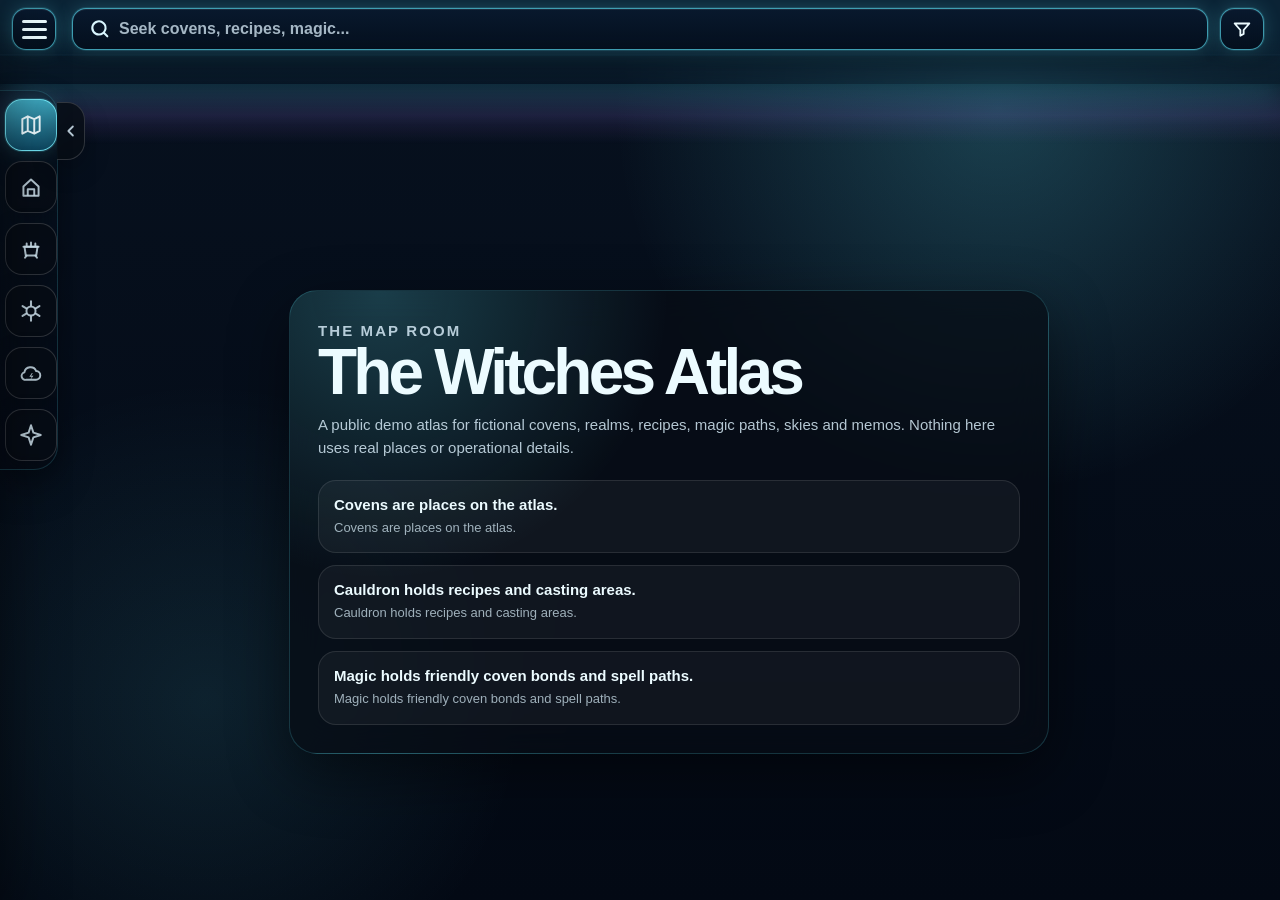
==== commit cdfb5c98: "Update index.html" ====
--- a/index.html
+++ b/index.html
@@ -6,7 +6,7 @@
   <meta name="viewport" content="width=device-width, initial-scale=1, viewport-fit=cover">
   <meta name="theme-color" content="#07111f">
   <title>The Witches Atlas | Atlas</title>
-  <link rel="stylesheet" href="./shell.css?v=1.1.1">
+  <link rel="stylesheet" href="./shell.css?v=1.1.2">
 </head>
 <body data-page="atlas">
   <div id="appShell"></div>
@@ -25,6 +25,6 @@
     </section>
   </main>
 
-  <script src="./shell.js?v=1.1.1" defer></script>
+  <script src="./shell.js?v=1.1.2" defer></script>
 </body>
 </html>
--- a/shell.css
+++ b/shell.css
@@ -1,5 +1,7 @@
-/* The Witches Atlas shell.css v1.1.1
-   
+/* The Witches Atlas shell.css v1.1.2
+   Shared public shell. Fictional demo only.
+   Fixes: SVG rail icons, outlined collapsible rail dock, per-page top bar colours. */
+
 :root {
   --safe-top: env(safe-area-inset-top, 0px);
   --safe-bottom: env(safe-area-inset-bottom, 0px);
@@ -14,6 +16,84 @@
   --border: rgba(255, 255, 255, 0.12);
   --shadow: 0 20px 60px rgba(0, 0, 0, 0.48);
   --rail-top: calc(var(--top) + var(--safe-top) + 34px);
+
+  --page-top-0: rgba(11, 35, 53, 1);
+  --page-top-1: rgba(11, 35, 53, 1);
+  --page-top-2: rgba(11, 35, 53, 0.70);
+  --page-fade-mid: rgba(116, 82, 174, 0.20);
+  --page-glow: rgba(96, 235, 255, 0.22);
+  --page-active-top: rgba(121, 89, 218, 0.78);
+  --page-active-bottom: rgba(18, 88, 120, 0.82);
+}
+
+body[data-page="atlas"] {
+  --page-top-0: rgba(11, 35, 53, 1);
+  --page-top-1: rgba(11, 35, 53, 1);
+  --page-top-2: rgba(11, 35, 53, 0.70);
+  --page-fade-mid: rgba(116, 82, 174, 0.20);
+  --page-glow: rgba(96, 235, 255, 0.22);
+  --page-active-top: rgba(76, 205, 230, 0.78);
+  --page-active-bottom: rgba(16, 86, 115, 0.82);
+}
+
+body[data-page="covens"] {
+  --page-top-0: rgba(42, 18, 55, 1);
+  --page-top-1: rgba(57, 23, 76, 1);
+  --page-top-2: rgba(83, 37, 111, 0.70);
+  --page-fade-mid: rgba(180, 92, 255, 0.20);
+  --page-glow: rgba(185, 134, 255, 0.25);
+  --page-active-top: rgba(184, 109, 240, 0.80);
+  --page-active-bottom: rgba(78, 32, 125, 0.84);
+}
+
+body[data-page="cauldron"] {
+  --page-top-0: rgba(54, 24, 13, 1);
+  --page-top-1: rgba(81, 37, 17, 1);
+  --page-top-2: rgba(132, 61, 25, 0.70);
+  --page-fade-mid: rgba(255, 119, 48, 0.20);
+  --page-glow: rgba(255, 137, 63, 0.25);
+  --page-active-top: rgba(226, 108, 45, 0.82);
+  --page-active-bottom: rgba(106, 47, 20, 0.86);
+}
+
+body[data-page="magic"] {
+  --page-top-0: rgba(19, 20, 61, 1);
+  --page-top-1: rgba(23, 31, 92, 1);
+  --page-top-2: rgba(35, 52, 132, 0.70);
+  --page-fade-mid: rgba(76, 114, 255, 0.20);
+  --page-glow: rgba(125, 147, 255, 0.25);
+  --page-active-top: rgba(93, 116, 255, 0.82);
+  --page-active-bottom: rgba(24, 41, 117, 0.86);
+}
+
+body[data-page="skies"] {
+  --page-top-0: rgba(11, 43, 65, 1);
+  --page-top-1: rgba(13, 58, 83, 1);
+  --page-top-2: rgba(19, 91, 118, 0.70);
+  --page-fade-mid: rgba(77, 190, 255, 0.20);
+  --page-glow: rgba(96, 220, 255, 0.25);
+  --page-active-top: rgba(67, 174, 224, 0.82);
+  --page-active-bottom: rgba(15, 83, 121, 0.86);
+}
+
+body[data-page="charms"] {
+  --page-top-0: rgba(38, 42, 13, 1);
+  --page-top-1: rgba(63, 66, 20, 1);
+  --page-top-2: rgba(104, 99, 33, 0.70);
+  --page-fade-mid: rgba(255, 221, 96, 0.18);
+  --page-glow: rgba(255, 219, 106, 0.22);
+  --page-active-top: rgba(205, 179, 67, 0.82);
+  --page-active-bottom: rgba(92, 83, 26, 0.86);
+}
+
+body[data-page="memos"] {
+  --page-top-0: rgba(34, 37, 48, 1);
+  --page-top-1: rgba(43, 47, 61, 1);
+  --page-top-2: rgba(65, 70, 90, 0.70);
+  --page-fade-mid: rgba(170, 184, 211, 0.17);
+  --page-glow: rgba(194, 210, 242, 0.18);
+  --page-active-top: rgba(114, 127, 151, 0.82);
+  --page-active-bottom: rgba(44, 50, 64, 0.86);
 }
 
 * { box-sizing: border-box; }
@@ -31,7 +111,7 @@
   min-height: 100dvh;
   overflow-x: hidden;
   background:
-    radial-gradient(circle at 78% 12%, rgba(185, 134, 255, 0.18), transparent 24rem),
+    radial-gradient(circle at 78% 12%, var(--page-glow), transparent 24rem),
     radial-gradient(circle at 16% 78%, rgba(96, 235, 255, 0.10), transparent 20rem),
     linear-gradient(180deg, #07111f, #030914);
 }
@@ -69,7 +149,7 @@
   align-items: center;
   gap: 12px;
   padding: calc(8px + var(--safe-top)) 12px 8px;
-  background: linear-gradient(180deg, rgba(11, 35, 53, 1), rgba(11, 35, 53, 1) 54%, rgba(11, 35, 53, 0.70));
+  background: linear-gradient(180deg, var(--page-top-0), var(--page-top-1) 54%, var(--page-top-2));
   box-shadow: 0 10px 26px rgba(0, 0, 0, 0.16);
   backdrop-filter: blur(14px);
   -webkit-backdrop-filter: blur(14px);
@@ -97,8 +177,8 @@
 .top-bar-fade::before {
   top: 0;
   height: 30px;
-  background: linear-gradient(180deg, rgba(11, 35, 53, 0.70), rgba(11, 35, 53, 0.46));
-  box-shadow: inset 0 1px 0 rgba(255, 255, 255, 0.08), 0 16px 28px rgba(116, 82, 174, 0.08);
+  background: linear-gradient(180deg, var(--page-top-2), rgba(11, 35, 53, 0.36));
+  box-shadow: inset 0 1px 0 rgba(255, 255, 255, 0.08), 0 16px 28px var(--page-glow);
   backdrop-filter: blur(1.5px);
   -webkit-backdrop-filter: blur(1.5px);
 }
@@ -106,7 +186,7 @@
 .top-bar-fade::after {
   top: 30px;
   bottom: 0;
-  background: linear-gradient(180deg, rgba(11, 35, 53, 0.42), rgba(116, 82, 174, 0.20) 52%, rgba(7, 11, 18, 0));
+  background: linear-gradient(180deg, rgba(11, 35, 53, 0.40), var(--page-fade-mid) 52%, rgba(7, 11, 18, 0));
 }
 
 .menu-button,
@@ -118,7 +198,7 @@
   border-radius: 14px;
   color: var(--text);
   background: linear-gradient(180deg, rgba(9, 24, 45, 0.94), rgba(4, 14, 28, 0.92));
-  box-shadow: inset 0 1px 0 rgba(255, 255, 255, 0.08), 0 0 0 1px rgba(96, 235, 255, 0.12), 0 0 18px rgba(96, 235, 255, 0.22), 0 8px 20px rgba(0, 0, 0, 0.18);
+  box-shadow: inset 0 1px 0 rgba(255, 255, 255, 0.08), 0 0 0 1px rgba(96, 235, 255, 0.12), 0 0 18px var(--page-glow), 0 8px 20px rgba(0, 0, 0, 0.18);
   backdrop-filter: blur(10px);
   -webkit-backdrop-filter: blur(10px);
 }
@@ -381,8 +461,8 @@
 .rail-collapse-button:hover {
   border-color: rgba(120, 239, 255, 0.92);
   color: var(--text);
-  background: linear-gradient(180deg, rgba(121, 89, 218, 0.78), rgba(18, 88, 120, 0.82));
-  box-shadow: 0 0 0 1px rgba(96, 235, 255, 0.16), 0 0 20px rgba(96, 235, 255, 0.20), 0 12px 28px rgba(0, 0, 0, 0.28);
+  background: linear-gradient(180deg, var(--page-active-top), var(--page-active-bottom));
+  box-shadow: 0 0 0 1px rgba(96, 235, 255, 0.16), 0 0 20px var(--page-glow), 0 12px 28px rgba(0, 0, 0, 0.28);
 }
 
 .rail-icon {
@@ -463,7 +543,7 @@
   border: 1px solid rgba(96, 235, 255, 0.24);
   border-radius: 20px;
   color: var(--text);
-  background: radial-gradient(circle at 100% 0%, rgba(185, 134, 255, 0.18), transparent 12rem), rgba(8, 13, 22, 0.97);
+  background: radial-gradient(circle at 100% 0%, var(--page-glow), transparent 12rem), rgba(8, 13, 22, 0.97);
   box-shadow: var(--shadow);
   padding: 10px;
   backdrop-filter: blur(18px);
@@ -503,7 +583,7 @@
   width: min(760px, 100%);
   border: 1px solid rgba(96, 235, 255, 0.18);
   border-radius: 28px;
-  background: radial-gradient(circle at 12% 0%, rgba(96, 235, 255, 0.12), transparent 18rem), rgba(8, 13, 22, 0.72);
+  background: radial-gradient(circle at 12% 0%, var(--page-glow), transparent 18rem), rgba(8, 13, 22, 0.72);
   box-shadow: var(--shadow);
   padding: 28px;
   backdrop-filter: blur(18px);
